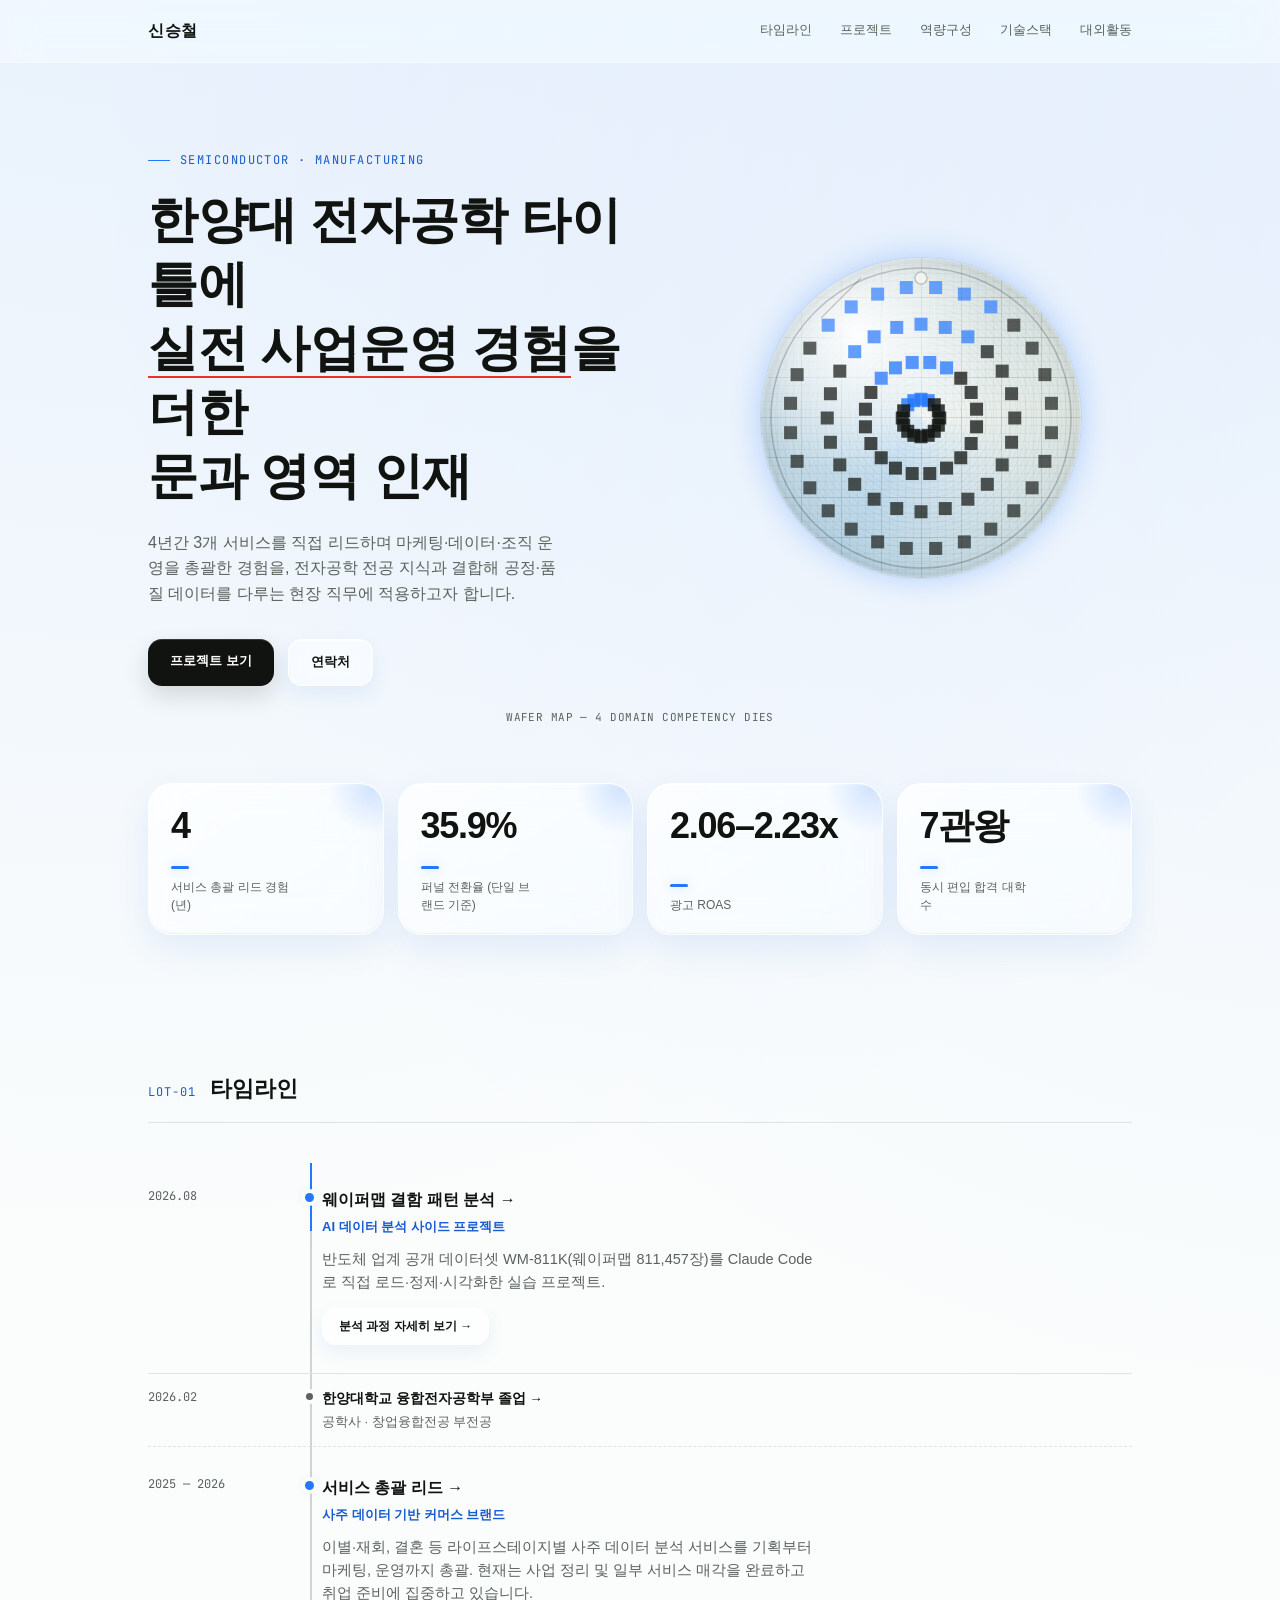
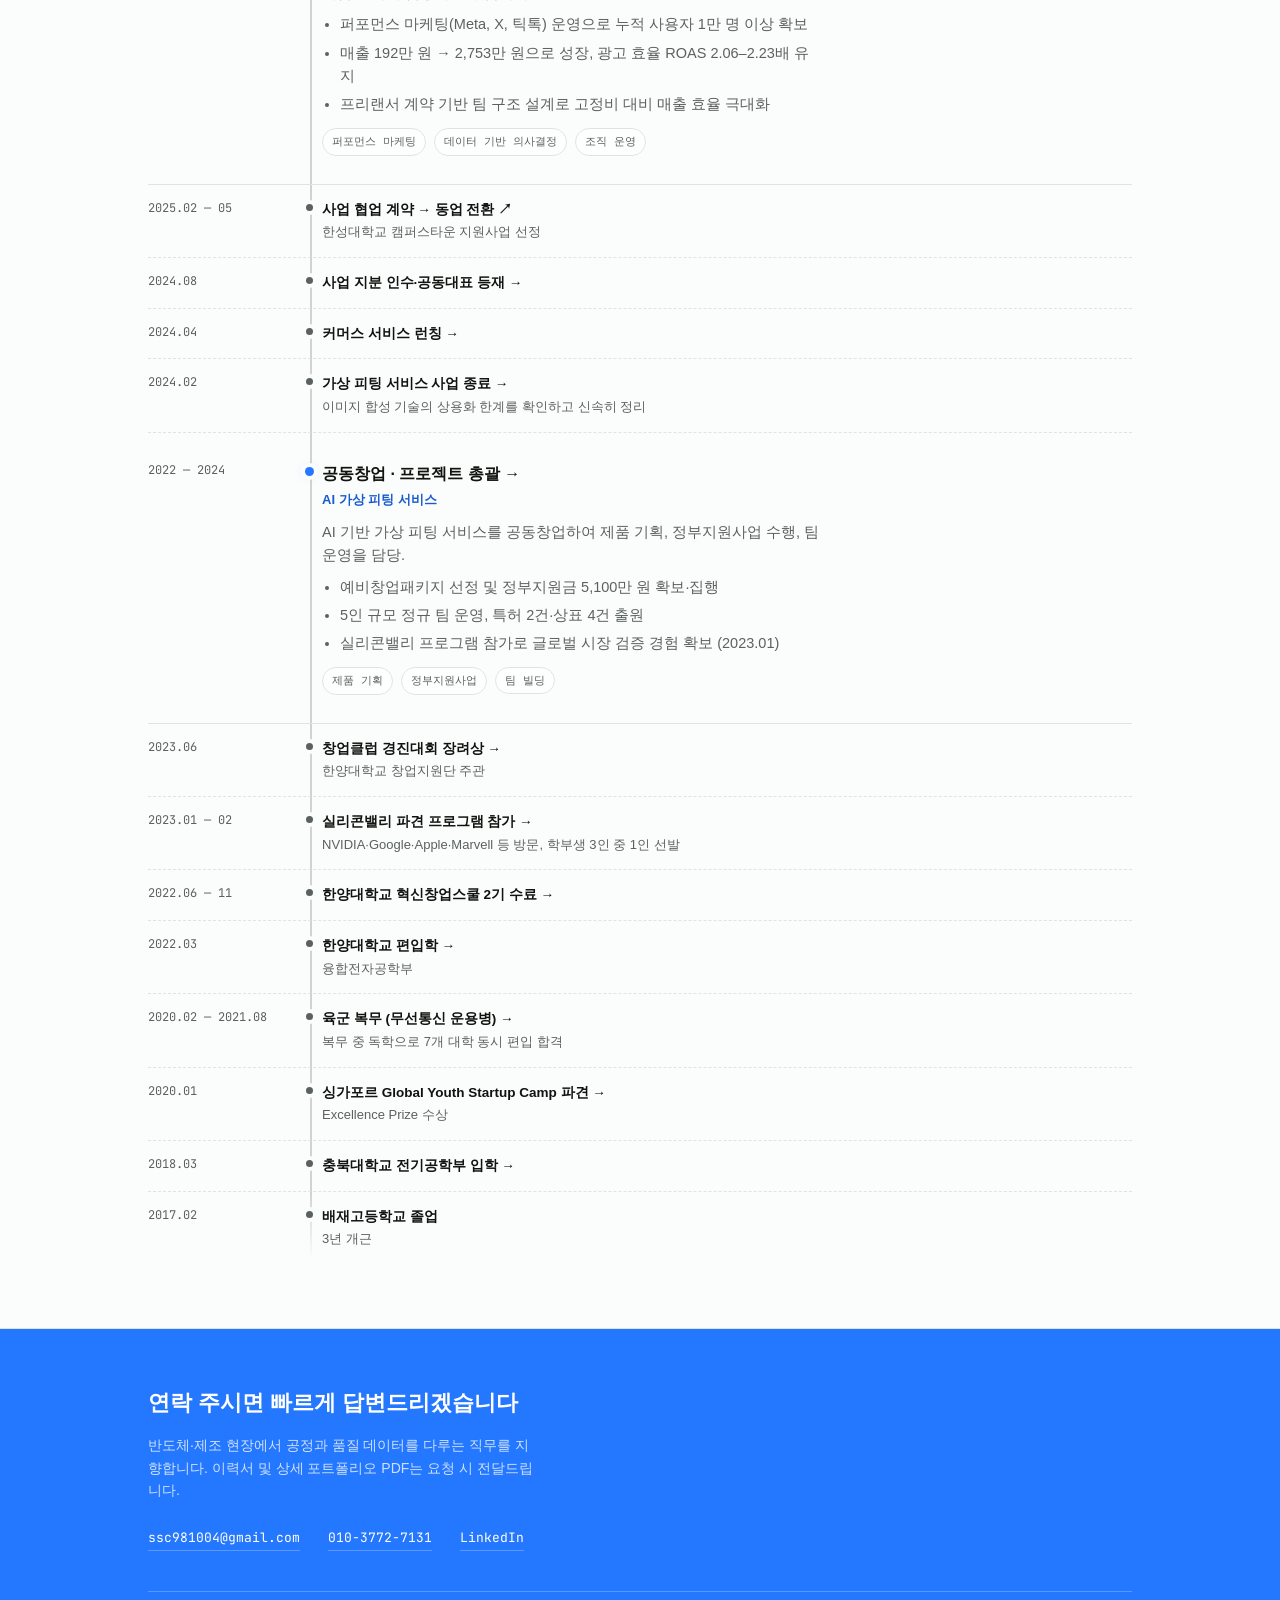
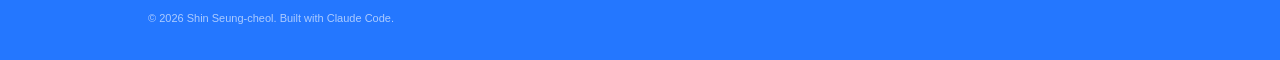
==== index.html @ fb6606a7 "Add visual technology stack section" ====
<!DOCTYPE html>
<html lang="ko">
<head>
<meta charset="UTF-8">
<meta name="viewport" content="width=device-width, initial-scale=1.0">
<title>신승철 | 반도체·제조 포트폴리오</title>
<link rel="preconnect" href="https://fonts.googleapis.com">
<link rel="preconnect" href="https://fonts.gstatic.com" crossorigin>
<link href="https://fonts.googleapis.com/css2?family=Pretendard:wght@400;500;600;700;800&family=JetBrains+Mono:wght@400;500;600&display=swap" rel="stylesheet">
<link rel="stylesheet" href="assets/mobile-nav.css?v=1">
<style>
  :root{
    --bg:#FBFDFC;
    --bg-alt:#F2F6F4;
    --ink:#10130F;
    --ink-soft:#5A625D;
    --line:#DEE5E0;
    --neon:#2477FF;
    --neon-text:#175BD1;
    --neon-glow:rgba(36,119,255,0.30);
    --danger:#E8341F;
    --white:#FFFFFF;
    --radius:2px;
  }
  *{box-sizing:border-box; margin:0; padding:0;}
  html{scroll-behavior:smooth;}
  body{
    background:
      radial-gradient(circle at 10% -8%, rgba(36,119,255,0.10), transparent 42%),
      radial-gradient(circle at 106% 6%, rgba(36,119,255,0.08), transparent 38%),
      var(--bg);
    color:var(--ink);
    font-family:'Pretendard', -apple-system, sans-serif;
    line-height:1.6;
    -webkit-font-smoothing:antialiased;
  }
  @media (prefers-reduced-motion: reduce){
    *{animation:none !important; transition:none !important;}
  }
  .mono{font-family:'JetBrains Mono', monospace;}

  a{color:inherit;}

  .wrap{max-width:1040px; margin:0 auto; padding:0 28px;}

  /* ---------- NAV ---------- */
  header{
    position:sticky; top:0; z-index:50;
    background:rgba(255,255,255,0.42);
    backdrop-filter:blur(20px) saturate(180%);
    -webkit-backdrop-filter:blur(20px) saturate(180%);
    border-bottom:1px solid rgba(255,255,255,0.5);
  }
  nav{
    display:flex; align-items:center; justify-content:space-between;
    padding:18px 0;
  }
  .brand{font-family:'Pretendard', sans-serif; font-weight:800; font-size:16px; letter-spacing:0.04em;}
  .navlinks{display:flex; gap:28px; font-size:13px; color:var(--ink-soft);}
  .navlinks a{text-decoration:none; transition:color .2s;}
  .navlinks a:hover, .navlinks a:focus-visible{color:var(--ink);}
  @media (max-width:640px){ .navlinks{display:none;} }

  /* ---------- HERO ---------- */
  .hero{
    padding:88px 0 64px;
    display:grid;
    grid-template-columns:1.1fr 0.9fr;
    gap:48px;
    align-items:center;
  }
  @media (max-width:860px){ .hero{grid-template-columns:1fr; padding:56px 0 40px;} }

  .eyebrow{
    font-family:'JetBrains Mono', monospace;
    font-size:12px;
    letter-spacing:0.12em;
    color:var(--neon-text);
    text-transform:uppercase;
    margin-bottom:18px;
    display:flex; align-items:center; gap:10px;
  }
  .eyebrow::before{content:""; width:22px; height:1px; background:var(--neon);}

  .hero h1{
    font-family:'Pretendard', sans-serif;
    font-weight:800;
    font-size:clamp(32px, 5vw, 50px);
    line-height:1.28;
    letter-spacing:-0.01em;
    color:var(--ink);
  }
  .hero h1 em{
    font-style:normal;
    color:var(--ink);
    border-bottom:2px solid var(--danger);
  }
  .hero p.lead{
    margin-top:22px;
    font-size:16px;
    color:var(--ink-soft);
    max-width:46ch;
  }
  .hero-cta{margin-top:32px; display:flex; gap:14px; flex-wrap:wrap;}
  .btn{
    font-size:13px; font-weight:600;
    padding:12px 22px;
    border-radius:var(--radius);
    text-decoration:none;
    display:inline-block;
    transition:transform .15s ease, background .2s ease, border-color .2s ease, box-shadow .2s ease;
  }
  .btn-primary{background:var(--ink); color:var(--white);}
  .btn-primary:hover{box-shadow:0 0 0 1px var(--ink), 0 0 18px var(--neon-glow);}
  .btn-ghost{border:1px solid var(--line); color:var(--ink);}
  .btn-ghost:hover{border-color:var(--neon-text); color:var(--neon-text);}
  .btn:focus-visible{outline:2px solid var(--neon); outline-offset:2px;}

  /* ---------- WAFER SIGNATURE ---------- */
  .wafer-box{display:flex; justify-content:center; align-items:center;}
  .wafer-disc-hero{
    position:relative; width:320px; height:320px; border-radius:50%; overflow:hidden;
    background:
      radial-gradient(circle at 30% 24%, rgba(255,255,255,0.95), rgba(255,255,255,0) 42%),
      conic-gradient(from 210deg at 50% 50%,
        rgba(30,140,255,0.18), rgba(150,200,255,0.12), rgba(255,255,255,0.10),
        rgba(30,140,255,0.18)),
      repeating-linear-gradient(0deg, rgba(16,19,15,0.10) 0px, rgba(16,19,15,0.10) 1px, transparent 1px, transparent 40px),
      repeating-linear-gradient(90deg, rgba(16,19,15,0.10) 0px, rgba(16,19,15,0.10) 1px, transparent 1px, transparent 40px),
      repeating-linear-gradient(0deg, rgba(16,19,15,0.05) 0px, rgba(16,19,15,0.05) 0.6px, transparent 0.6px, transparent 8px),
      repeating-linear-gradient(90deg, rgba(16,19,15,0.05) 0px, rgba(16,19,15,0.05) 0.6px, transparent 0.6px, transparent 8px),
      repeating-radial-gradient(circle at 50% 50%, rgba(0,0,0,0.035) 0px, rgba(0,0,0,0.035) 1px, transparent 1px, transparent 5px),
      radial-gradient(circle at 50% 50%, #F1F5F2 0%, #DDE6E1 55%, #C6D1CA 100%);
    box-shadow:
      inset 0 0 20px rgba(0,0,0,0.10),
      inset 0 0 3px rgba(255,255,255,0.9),
      0 0 30px var(--neon-glow),
      0 0 0 1px rgba(0,0,0,0.06);
  }
  .wafer-caption{
    text-align:center; margin-top:14px;
    font-family:'JetBrains Mono', monospace;
    font-size:11px; color:var(--ink-soft); letter-spacing:0.04em;
  }
  .die{transition:opacity .2s ease;}
  .die:hover{opacity:0.6; cursor:default;}
  .die-label{
    font-family:'JetBrains Mono', monospace;
    font-size:8.5px; fill:#FFFFFF; letter-spacing:0.02em;
  }

  /* ---------- SECTION SCAFFOLD ---------- */
  section{padding:64px 0;}
  .section-head{
    display:flex; align-items:baseline; gap:14px;
    margin-bottom:36px;
    border-bottom:1px solid var(--line);
    padding-bottom:16px;
  }
  .lot-id{
    font-family:'JetBrains Mono', monospace;
    font-size:12px; color:var(--neon-text); letter-spacing:0.08em;
  }
  .section-head h2{
    font-family:'Pretendard', sans-serif; font-weight:800; font-size:22px; color:var(--ink);
  }

  /* ---------- STATS STRIP ---------- */
  .stats{
    display:grid; grid-template-columns:repeat(4,1fr);
    gap:14px;
    margin-bottom:8px;
  }
  @media (max-width:640px){ .stats{grid-template-columns:repeat(2,1fr);} }
  .stat{
    position:relative; min-height:152px; overflow:hidden;
    display:flex; flex-direction:column; justify-content:space-between;
    background:linear-gradient(145deg,rgba(255,255,255,.78),rgba(255,255,255,.34));
    border:1px solid rgba(255,255,255,.82); border-radius:24px;
    padding:24px 22px 20px;
    backdrop-filter:blur(24px) saturate(180%); -webkit-backdrop-filter:blur(24px) saturate(180%);
    box-shadow:0 14px 34px rgba(23,91,209,.09), inset 0 1px 0 rgba(255,255,255,.95), inset 0 -1px 0 rgba(36,119,255,.08);
    transition:transform .2s ease,box-shadow .2s ease;
  }
  .stat::after{content:""; position:absolute; width:90px; height:90px; border-radius:50%; right:-34px; top:-40px; background:radial-gradient(circle,rgba(36,119,255,.18),rgba(36,119,255,0) 70%);}
  .stat:hover{transform:translateY(-3px); box-shadow:0 20px 42px rgba(23,91,209,.14),inset 0 1px 0 #fff;}
  .stat .num{font-family:'Pretendard',sans-serif; font-size:clamp(28px,3vw,36px); line-height:1; letter-spacing:-.035em; font-weight:800; color:var(--ink); white-space:nowrap;}
  .stat .lbl{font-size:12px; line-height:1.45; color:var(--ink-soft); max-width:18ch;}
  .stat .lbl::before{content:""; display:block; width:18px; height:3px; border-radius:99px; background:var(--neon); margin-bottom:10px; box-shadow:0 0 12px var(--neon-glow);}

  /* ---------- TIMELINE ---------- */
  .timeline-track{position:relative;}
  .timeline-track::before{
    content:"";
    position:absolute;
    left:162px; top:4px; bottom:4px; width:2px;
    background:linear-gradient(to bottom,
      var(--neon) 0, var(--neon) 4%,
      rgba(16,19,15,0.18) 4%, rgba(16,19,15,0.18) 96%,
      transparent 100%);
  }
  @media (max-width:640px){ .timeline-track::before{display:none;} }
  .exp-item{
    position:relative;
    display:grid; grid-template-columns:150px 1fr; gap:24px;
    padding:28px 0; border-bottom:1px solid var(--line);
  }
  .exp-item::before{
    content:""; position:absolute; left:157px; top:34px;
    width:9px; height:9px; border-radius:50%;
    background:var(--neon); box-shadow:0 0 0 4px var(--bg), 0 0 10px var(--neon-glow);
  }
  @media (max-width:640px){ .exp-item{grid-template-columns:1fr; gap:8px;} .exp-item::before{display:none;} }
  .exp-item:last-child{border-bottom:none;}
  .exp-period{font-family:'JetBrains Mono', monospace; font-size:12px; color:var(--ink-soft);}
  .exp-role{font-weight:700; font-size:16px; margin-bottom:4px; color:var(--ink);}
  .item-link{text-decoration:none; border-bottom:1px solid transparent; transition:color .2s,border-color .2s;}
  .item-link:hover,.item-link:focus-visible{color:var(--neon-text); border-color:var(--neon);}
  .exp-org{font-size:13px; color:var(--neon-text); margin-bottom:10px; font-weight:600;}
  .exp-desc{font-size:14.5px; color:var(--ink-soft); max-width:62ch;}
  .exp-desc ul{margin-top:8px; padding-left:18px;}
  .exp-desc li{margin-bottom:5px;}
  .tag-row{margin-top:12px; display:flex; gap:8px; flex-wrap:wrap;}
  .tag{
    font-family:'JetBrains Mono', monospace; font-size:11px;
    background:rgba(255,255,255,0.5); border:1px solid var(--line);
    padding:4px 9px; color:var(--ink-soft);
    backdrop-filter:blur(6px); -webkit-backdrop-filter:blur(6px);
  }
  .milestone{
    position:relative;
    display:grid; grid-template-columns:150px 1fr; gap:24px;
    padding:14px 0; border-bottom:1px dashed var(--line);
    font-size:13.5px;
  }
  .milestone::before{
    content:""; position:absolute; left:158px; top:19px;
    width:7px; height:7px; border-radius:50%;
    background:var(--ink-soft); box-shadow:0 0 0 4px var(--bg);
  }
  @media (max-width:640px){ .milestone{grid-template-columns:1fr; gap:2px;} .milestone::before{display:none;} }
  .milestone:last-child{border-bottom:none;}
  .milestone .m-period{font-family:'JetBrains Mono', monospace; font-size:12px; color:var(--ink-soft);}
  .milestone .m-title{font-weight:600; color:var(--ink);}
  .milestone .m-desc{color:var(--ink-soft); font-size:13px; margin-top:2px;}

  /* ---------- FOOTER / CONTACT ---------- */
  footer{
    background:#2477FF; color:#FFFFFF;
    backdrop-filter:blur(18px) saturate(160%); -webkit-backdrop-filter:blur(18px) saturate(160%);
    padding:56px 0 32px;
    border-top:1px solid var(--line);
  }
  footer h2{font-family:'Pretendard', sans-serif; font-weight:800; font-size:22px; margin-bottom:14px; color:#FFFFFF;}
  footer p{color:rgba(255,255,255,.78); font-size:14px; max-width:50ch;}
  .contact-row{margin-top:26px; display:flex; gap:28px; flex-wrap:wrap; font-family:'JetBrains Mono', monospace; font-size:13px;}
  .contact-row a{text-decoration:none; border-bottom:1px solid rgba(255,255,255,0.25); padding-bottom:2px;}
  .contact-row a:hover{border-color:#FFFFFF; color:#FFFFFF;}
  .fine{margin-top:40px; font-size:11px; color:rgba(255,255,255,.62); border-top:1px solid rgba(255,255,255,.24); padding-top:18px;}
</style>
</head>
<body>

<header>
  <div class="wrap">
    <nav>
      <div class="brand">신승철</div>
      <div class="navlinks">
        <a href="index.html" class="active">타임라인</a>
        <a href="projects.html">프로젝트</a>
        <a href="skills.html">역량구성</a>
        <a href="tech-stack.html">기술스택</a>
        <a href="activities.html">대외활동</a>
      </div>
    </nav>
  </div>
</header>

<div class="wrap">
  <section class="hero">
    <div>
      <div class="eyebrow">SEMICONDUCTOR · MANUFACTURING</div>
      <h1>한양대 전자공학 타이틀에<br><em>실전 사업운영 경험</em>을 더한<br>문과 영역 인재</h1>
      <p class="lead">
        4년간 3개 서비스를 직접 리드하며 마케팅·데이터·조직 운영을 총괄한 경험을,
        전자공학 전공 지식과 결합해 공정·품질 데이터를 다루는 현장 직무에 적용하고자 합니다.
      </p>
      <div class="hero-cta">
        <a class="btn btn-primary" href="projects.html">프로젝트 보기</a>
        <a class="btn btn-ghost" href="#contact">연락처</a>
      </div>
    </div>

    <div class="wafer-box">
      <div class="wafer-disc-hero">
        <svg width="320" height="320" viewBox="0 0 320 320" role="img" aria-label="역량 구성을 웨이퍼 다이 맵 형태로 표현한 다이어그램">
          <circle cx="160" cy="160" r="150" fill="none" stroke="rgba(16,19,15,0.20)" stroke-width="1.5"/>
          <path d="M 60 60 L 100 20" stroke="rgba(16,19,15,0.20)" stroke-width="1.5" fill="none"/>
          <!-- notch -->
          <circle cx="160" cy="20" r="6" fill="#F1F5F2" stroke="rgba(16,19,15,0.20)" stroke-width="1.5"/>

          <!-- die grid -->
          <g>
            <!-- row pattern approximating a circular wafer die layout -->
            <g id="dies"></g>
          </g>
        </svg>
      </div>
    </div>
  </section>

  <div class="wafer-caption" style="margin-top:-40px; margin-bottom:56px;">WAFER MAP — 4 DOMAIN COMPETENCY DIES</div>

  <!-- ---------- STATS ---------- -->
  <section id="stats" style="padding-top:0;">
    <div class="stats">
      <div class="stat"><div class="num">4</div><div class="lbl">서비스 총괄 리드 경험 (년)</div></div>
      <div class="stat"><div class="num">35.9%</div><div class="lbl">퍼널 전환율 (단일 브랜드 기준)</div></div>
      <div class="stat"><div class="num">2.06–2.23x</div><div class="lbl">광고 ROAS</div></div>
      <div class="stat"><div class="num">7관왕</div><div class="lbl">동시 편입 합격 대학 수</div></div>
    </div>
  </section>

  <!-- ---------- TIMELINE ---------- -->
  <section id="timeline">
    <div class="section-head">
      <span class="lot-id">LOT-01</span>
      <h2>타임라인</h2>
    </div>

    <div class="timeline-track">
    <div class="exp-item" id="timeline-wafer">
      <div class="exp-period">2026.08</div>
      <div>
        <div class="exp-role"><a class="item-link" href="projects.html#wafer-project">웨이퍼맵 결함 패턴 분석 →</a></div>
        <div class="exp-org">AI 데이터 분석 사이드 프로젝트</div>
        <div class="exp-desc">
          반도체 업계 공개 데이터셋 WM-811K(웨이퍼맵 811,457장)를 Claude Code로 직접 로드·정제·시각화한 실습 프로젝트.
        </div>
        <div class="tag-row" style="margin-top:14px;">
          <a class="btn btn-ghost" href="wafer-analysis.html#process" style="padding:8px 16px; font-size:12px;">분석 과정 자세히 보기 →</a>
        </div>
      </div>
    </div>

    <div class="milestone">
      <div class="m-period">2026.02</div>
      <div>
        <div class="m-title"><a class="item-link" href="skills.html#engineering">한양대학교 융합전자공학부 졸업 →</a></div>
        <div class="m-desc">공학사 · 창업융합전공 부전공</div>
      </div>
    </div>

    <div class="exp-item" id="timeline-service">
      <div class="exp-period">2025 — 2026</div>
      <div>
        <div class="exp-role"><a class="item-link" href="projects.html#service-lead">서비스 총괄 리드 →</a></div>
        <div class="exp-org">사주 데이터 기반 커머스 브랜드</div>
        <div class="exp-desc">
          이별·재회, 결혼 등 라이프스테이지별 사주 데이터 분석 서비스를 기획부터 마케팅, 운영까지 총괄. 현재는 사업 정리 및 일부 서비스 매각을 완료하고 취업 준비에 집중하고 있습니다.
          <ul>
            <li>퍼포먼스 마케팅(Meta, X, 틱톡) 운영으로 누적 사용자 1만 명 이상 확보</li>
            <li>매출 192만 원 → 2,753만 원으로 성장, 광고 효율 ROAS 2.06–2.23배 유지</li>
            <li>프리랜서 계약 기반 팀 구조 설계로 고정비 대비 매출 효율 극대화</li>
          </ul>
        </div>
        <div class="tag-row">
          <a class="tag" href="skills.html#growth">퍼포먼스 마케팅</a>
          <a class="tag" href="skills.html#growth">데이터 기반 의사결정</a>
          <a class="tag" href="skills.html#operations">조직 운영</a>
        </div>
      </div>
    </div>

    <div class="milestone">
      <div class="m-period">2025.02 — 05</div>
      <div>
        <div class="m-title"><a class="item-link" href="projects.html#matching-platform">사업 협업 계약 → 동업 전환 ↗</a></div>
        <div class="m-desc">한성대학교 캠퍼스타운 지원사업 선정</div>
      </div>
    </div>

    <div class="milestone">
      <div class="m-period">2024.08</div>
      <div>
        <div class="m-title"><a class="item-link" href="projects.html#matching-platform">사업 지분 인수·공동대표 등재 →</a></div>
      </div>
    </div>

    <div class="milestone">
      <div class="m-period">2024.04</div>
      <div>
        <div class="m-title"><a class="item-link" href="projects.html#matching-platform">커머스 서비스 런칭 →</a></div>
      </div>
    </div>

    <div class="milestone">
      <div class="m-period">2024.02</div>
      <div>
        <div class="m-title"><a class="item-link" href="projects.html#virtual-fitting">가상 피팅 서비스 사업 종료 →</a></div>
        <div class="m-desc">이미지 합성 기술의 상용화 한계를 확인하고 신속히 정리</div>
      </div>
    </div>

    <div class="exp-item" id="timeline-virtual-fitting">
      <div class="exp-period">2022 — 2024</div>
      <div>
        <div class="exp-role"><a class="item-link" href="projects.html#virtual-fitting">공동창업 · 프로젝트 총괄 →</a></div>
        <div class="exp-org">AI 가상 피팅 서비스</div>
        <div class="exp-desc">
          AI 기반 가상 피팅 서비스를 공동창업하여 제품 기획, 정부지원사업 수행, 팀 운영을 담당.
          <ul>
            <li>예비창업패키지 선정 및 정부지원금 5,100만 원 확보·집행</li>
            <li>5인 규모 정규 팀 운영, 특허 2건·상표 4건 출원</li>
            <li>실리콘밸리 프로그램 참가로 글로벌 시장 검증 경험 확보 (2023.01)</li>
          </ul>
        </div>
        <div class="tag-row">
          <a class="tag" href="skills.html#operations">제품 기획</a>
          <a class="tag" href="skills.html#operations">정부지원사업</a>
          <a class="tag" href="skills.html#operations">팀 빌딩</a>
        </div>
      </div>
    </div>

    <div class="milestone">
      <div class="m-period">2023.06</div>
      <div>
        <div class="m-title"><a class="item-link" href="activities.html#startup-club">창업클럽 경진대회 장려상 →</a></div>
        <div class="m-desc">한양대학교 창업지원단 주관</div>
      </div>
    </div>

    <div class="milestone">
      <div class="m-period">2023.01 — 02</div>
      <div>
        <div class="m-title"><a class="item-link" href="activities.html#silicon-valley">실리콘밸리 파견 프로그램 참가 →</a></div>
        <div class="m-desc">NVIDIA·Google·Apple·Marvell 등 방문, 학부생 3인 중 1인 선발</div>
      </div>
    </div>

    <div class="milestone">
      <div class="m-period">2022.06 — 11</div>
      <div>
        <div class="m-title"><a class="item-link" href="projects.html#virtual-fitting">한양대학교 혁신창업스쿨 2기 수료 →</a></div>
      </div>
    </div>

    <div class="milestone">
      <div class="m-period">2022.03</div>
      <div>
        <div class="m-title"><a class="item-link" href="skills.html#engineering">한양대학교 편입학 →</a></div>
        <div class="m-desc">융합전자공학부</div>
      </div>
    </div>

    <div class="milestone">
      <div class="m-period">2020.02 — 2021.08</div>
      <div>
        <div class="m-title"><a class="item-link" href="skills.html#resilience">육군 복무 (무선통신 운용병) →</a></div>
        <div class="m-desc">복무 중 독학으로 7개 대학 동시 편입 합격</div>
      </div>
    </div>

    <div class="milestone">
      <div class="m-period">2020.01</div>
      <div>
        <div class="m-title"><a class="item-link" href="activities.html#singapore">싱가포르 Global Youth Startup Camp 파견 →</a></div>
        <div class="m-desc">Excellence Prize 수상</div>
      </div>
    </div>

    <div class="milestone">
      <div class="m-period">2018.03</div>
      <div>
        <div class="m-title"><a class="item-link" href="skills.html#engineering">충북대학교 전기공학부 입학 →</a></div>
      </div>
    </div>

    <div class="milestone">
      <div class="m-period">2017.02</div>
      <div>
        <div class="m-title">배재고등학교 졸업</div>
        <div class="m-desc">3년 개근</div>
      </div>
    </div>
    </div>
  </section>

</div>

<footer id="contact">
  <div class="wrap">
    <h2>연락 주시면 빠르게 답변드리겠습니다</h2>
    <p>반도체·제조 현장에서 공정과 품질 데이터를 다루는 직무를 지향합니다. 이력서 및 상세 포트폴리오 PDF는 요청 시 전달드립니다.</p>
    <div class="contact-row">
      <a href="mailto:ssc981004@gmail.com">ssc981004@gmail.com</a>
      <a href="tel:010-3772-7131">010-3772-7131</a>
      <a href="#" aria-label="LinkedIn 프로필">LinkedIn</a>
    </div>
    <div class="fine">© 2026 Shin Seung-cheol. Built with Claude Code.</div>
  </div>
</footer>

<script>
(function(){
  // 4 domain dies arranged on a wafer, each subdivided into small dice for a "die map" feel.
  var svg = document.getElementById('dies');
  var cx = 160, cy = 160, R = 150;
  var quadrants = [
    {label:'ENG',  color:'#2477FF', angleStart:-135},
    {label:'OPS',  color:'#10130F', angleStart:-45},
    {label:'DATA', color:'#10130F', angleStart:45},
    {label:'GLBL', color:'#10130F', angleStart:135}
  ];
  var ns = "http://www.w3.org/2000/svg";

  quadrants.forEach(function(q, qi){
    var rows = 4;
    for(var r=1; r<=rows; r++){
      var rad = (R/rows)*r - (R/rows)/2;
      var count = 3 + r; // more dies further out
      for(var i=0;i<count;i++){
        var a = (q.angleStart + (90/count)*i) * Math.PI/180;
        var x = cx + rad*Math.cos(a);
        var y = cy + rad*Math.sin(a);
        if(Math.hypot(x-cx,y-cy) > R-8) continue;
        var rect = document.createElementNS(ns,'rect');
        var size = 13;
        rect.setAttribute('x', x-size/2);
        rect.setAttribute('y', y-size/2);
        rect.setAttribute('width', size);
        rect.setAttribute('height', size);
        rect.setAttribute('fill', q.color);
        rect.setAttribute('opacity', 0.85 - r*0.05);
        rect.setAttribute('class','die');
        svg.appendChild(rect);
      }
    }
  });
})();
</script>

<script src="assets/mobile-nav.js?v=1"></script>
</body>
</html>
---- assets/mobile-nav.css ----
.menu-toggle,.nav-backdrop{display:none;}

/* Shared tactile controls */
.btn{
  border-radius:14px!important;
  border-color:rgba(255,255,255,.78)!important;
  backdrop-filter:blur(14px) saturate(170%); -webkit-backdrop-filter:blur(14px) saturate(170%);
  box-shadow:0 8px 20px rgba(23,91,209,.08),inset 0 1px 0 rgba(255,255,255,.88);
}
.btn-primary{border-color:rgba(16,19,15,.88)!important; box-shadow:0 10px 24px rgba(16,19,15,.14),inset 0 1px 0 rgba(255,255,255,.16);}
.btn-ghost,.sc-footlink .btn{background:rgba(255,255,255,.5);}
.tag{border-radius:999px!important; text-decoration:none;}
.related-link{padding:6px 10px; border:1px solid rgba(36,119,255,.16)!important; border-radius:999px; background:rgba(255,255,255,.44);}

@media (max-width:860px){
  body.menu-open{overflow:hidden;}
  header{backdrop-filter:none!important; -webkit-backdrop-filter:none!important;}
  .menu-toggle{
    position:relative; z-index:72; display:grid; place-items:center;
    width:42px; height:42px; padding:0; border:1px solid rgba(255,255,255,.8);
    border-radius:14px; background:rgba(255,255,255,.56); color:var(--ink);
    backdrop-filter:blur(18px) saturate(180%); -webkit-backdrop-filter:blur(18px) saturate(180%);
    box-shadow:0 8px 24px rgba(23,91,209,.1),inset 0 1px 0 rgba(255,255,255,.95);
    cursor:pointer;
  }
  .menu-icon,.menu-icon::before,.menu-icon::after{
    display:block; width:18px; height:1.5px; border-radius:99px; background:currentColor;
    transition:transform .26s ease,opacity .2s ease;
  }
  .menu-icon{position:relative;}
  .menu-icon::before,.menu-icon::after{content:""; position:absolute; left:0;}
  .menu-icon::before{transform:translateY(-6px);}
  .menu-icon::after{transform:translateY(6px);}
  .menu-toggle[aria-expanded="true"] .menu-icon{background:transparent;}
  .menu-toggle[aria-expanded="true"] .menu-icon::before{transform:rotate(45deg);}
  .menu-toggle[aria-expanded="true"] .menu-icon::after{transform:rotate(-45deg);}

  header .navlinks{
    display:flex!important; position:fixed; z-index:70; top:0; right:0; bottom:0;
    width:min(82vw,340px); padding:104px 28px 36px;
    flex-direction:column; align-items:stretch; gap:8px;
    background:linear-gradient(155deg,rgba(255,255,255,.99),rgba(240,247,255,.97));
    border-left:1px solid rgba(255,255,255,.9);
    backdrop-filter:blur(28px) saturate(180%); -webkit-backdrop-filter:blur(28px) saturate(180%);
    box-shadow:-24px 0 60px rgba(23,91,209,.14);
    transform:translateX(105%); visibility:hidden;
    transition:transform .3s cubic-bezier(.22,1,.36,1),visibility 0s linear .3s;
  }
  header .navlinks::before{
    content:"MENU"; position:absolute; top:36px; left:28px;
    font-family:'JetBrains Mono',monospace; font-size:11px; letter-spacing:.14em; color:var(--neon-text);
  }
  header .navlinks.is-open{transform:translateX(0); visibility:visible; transition-delay:0s;}
  header .navlinks a{
    display:flex; align-items:center; justify-content:space-between;
    min-height:58px; padding:0 16px; border:1px solid transparent; border-radius:16px;
    font-size:16px; font-weight:700; color:var(--ink); box-shadow:none;
  }
  header .navlinks a::after{content:"→"; font-family:'JetBrains Mono',monospace; color:var(--neon-text); font-weight:400;}
  header .navlinks a.active{background:rgba(36,119,255,.09); border-color:rgba(36,119,255,.12); box-shadow:none; color:var(--neon-text);}
  header .navlinks a:hover{background:rgba(36,119,255,.06);}
  .nav-backdrop{
    display:block; position:fixed; z-index:49; inset:0; border:0;
    background:rgba(9,20,42,.34); opacity:0; visibility:hidden;
    transition:opacity .25s ease,visibility 0s linear .25s;
  }
  .nav-backdrop.is-open{opacity:1; visibility:visible; transition-delay:0s;}
}

@media (prefers-reduced-motion:reduce){
  .menu-icon,.menu-icon::before,.menu-icon::after,header .navlinks,.nav-backdrop{transition:none!important;}
}
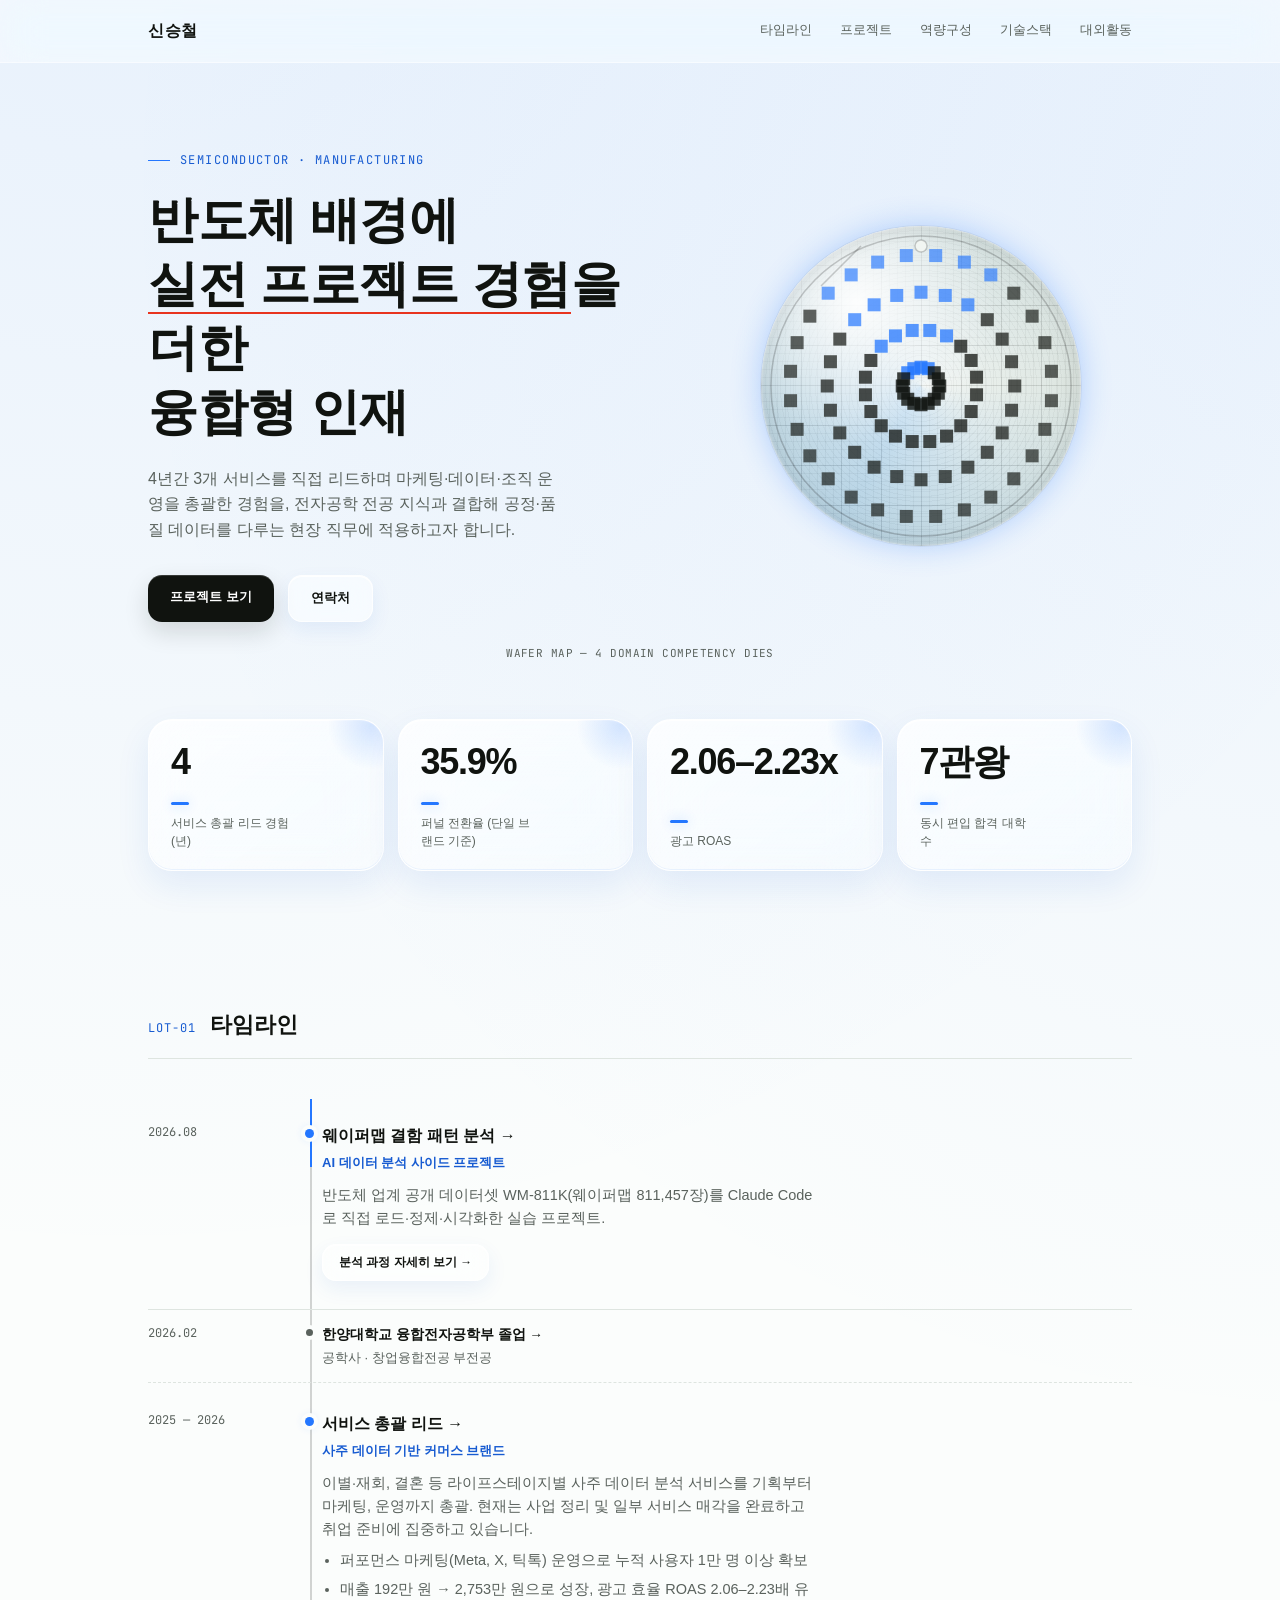
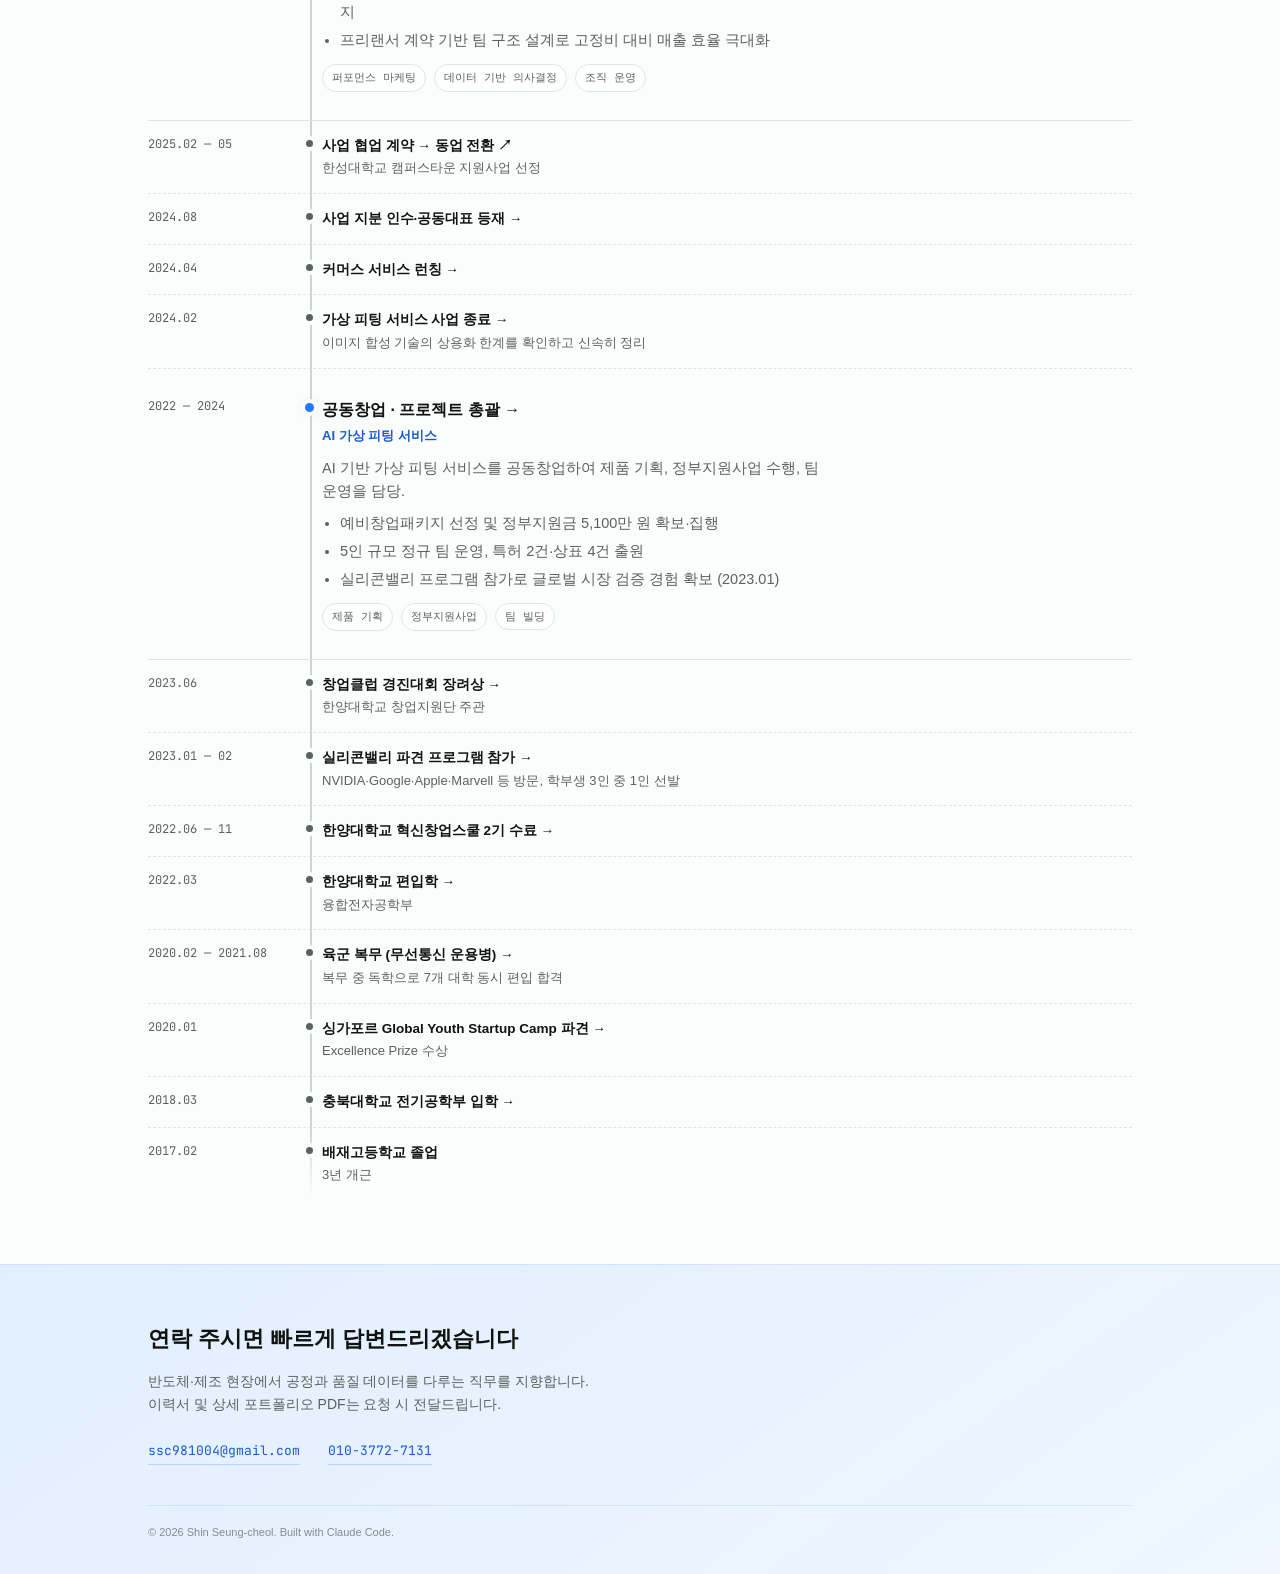
==== commit 45c6f87b: "Soften footer and refine portfolio headline" ====
--- a/index.html
+++ b/index.html
@@ -280,7 +280,7 @@
   <section class="hero">
     <div>
       <div class="eyebrow">SEMICONDUCTOR · MANUFACTURING</div>
-      <h1>한양대 전자공학 타이틀에<br><em>실전 사업운영 경험</em>을 더한<br>문과 영역 인재</h1>
+      <h1>반도체 배경에<br><em>실전 프로젝트 경험</em>을 더한<br>융합형 인재</h1>
       <p class="lead">
         4년간 3개 서비스를 직접 리드하며 마케팅·데이터·조직 운영을 총괄한 경험을,
         전자공학 전공 지식과 결합해 공정·품질 데이터를 다루는 현장 직무에 적용하고자 합니다.
@@ -492,11 +492,10 @@
 <footer id="contact">
   <div class="wrap">
     <h2>연락 주시면 빠르게 답변드리겠습니다</h2>
-    <p>반도체·제조 현장에서 공정과 품질 데이터를 다루는 직무를 지향합니다. 이력서 및 상세 포트폴리오 PDF는 요청 시 전달드립니다.</p>
+    <p>반도체·제조 현장에서 공정과 품질 데이터를 다루는 직무를 지향합니다.<br>이력서 및 상세 포트폴리오 PDF는 요청 시 전달드립니다.</p>
     <div class="contact-row">
       <a href="mailto:ssc981004@gmail.com">ssc981004@gmail.com</a>
       <a href="tel:010-3772-7131">010-3772-7131</a>
-      <a href="#" aria-label="LinkedIn 프로필">LinkedIn</a>
     </div>
     <div class="fine">© 2026 Shin Seung-cheol. Built with Claude Code.</div>
   </div>
--- a/assets/mobile-nav.css
+++ b/assets/mobile-nav.css
@@ -11,6 +11,19 @@
 .btn-ghost,.sc-footlink .btn{background:rgba(255,255,255,.5);}
 .tag{border-radius:999px!important; text-decoration:none;}
 .related-link{padding:6px 10px; border:1px solid rgba(36,119,255,.16)!important; border-radius:999px; background:rgba(255,255,255,.44);}
+
+/* Softer site-wide footer */
+footer{
+  background:linear-gradient(145deg,rgba(224,238,255,.96),rgba(239,246,255,.98))!important;
+  color:var(--ink)!important;
+  border-top:1px solid rgba(36,119,255,.12)!important;
+  backdrop-filter:blur(20px) saturate(150%); -webkit-backdrop-filter:blur(20px) saturate(150%);
+}
+footer h2{color:var(--ink)!important;}
+footer p{color:var(--ink-soft)!important; max-width:64ch!important;}
+footer .contact-row a{color:var(--neon-text)!important; border-color:rgba(36,119,255,.24)!important;}
+footer .contact-row a:hover{color:var(--ink)!important; border-color:var(--neon-text)!important;}
+footer .fine{color:rgba(16,19,15,.46)!important; border-color:rgba(36,119,255,.12)!important;}
 
 @media (max-width:860px){
   body.menu-open{overflow:hidden;}
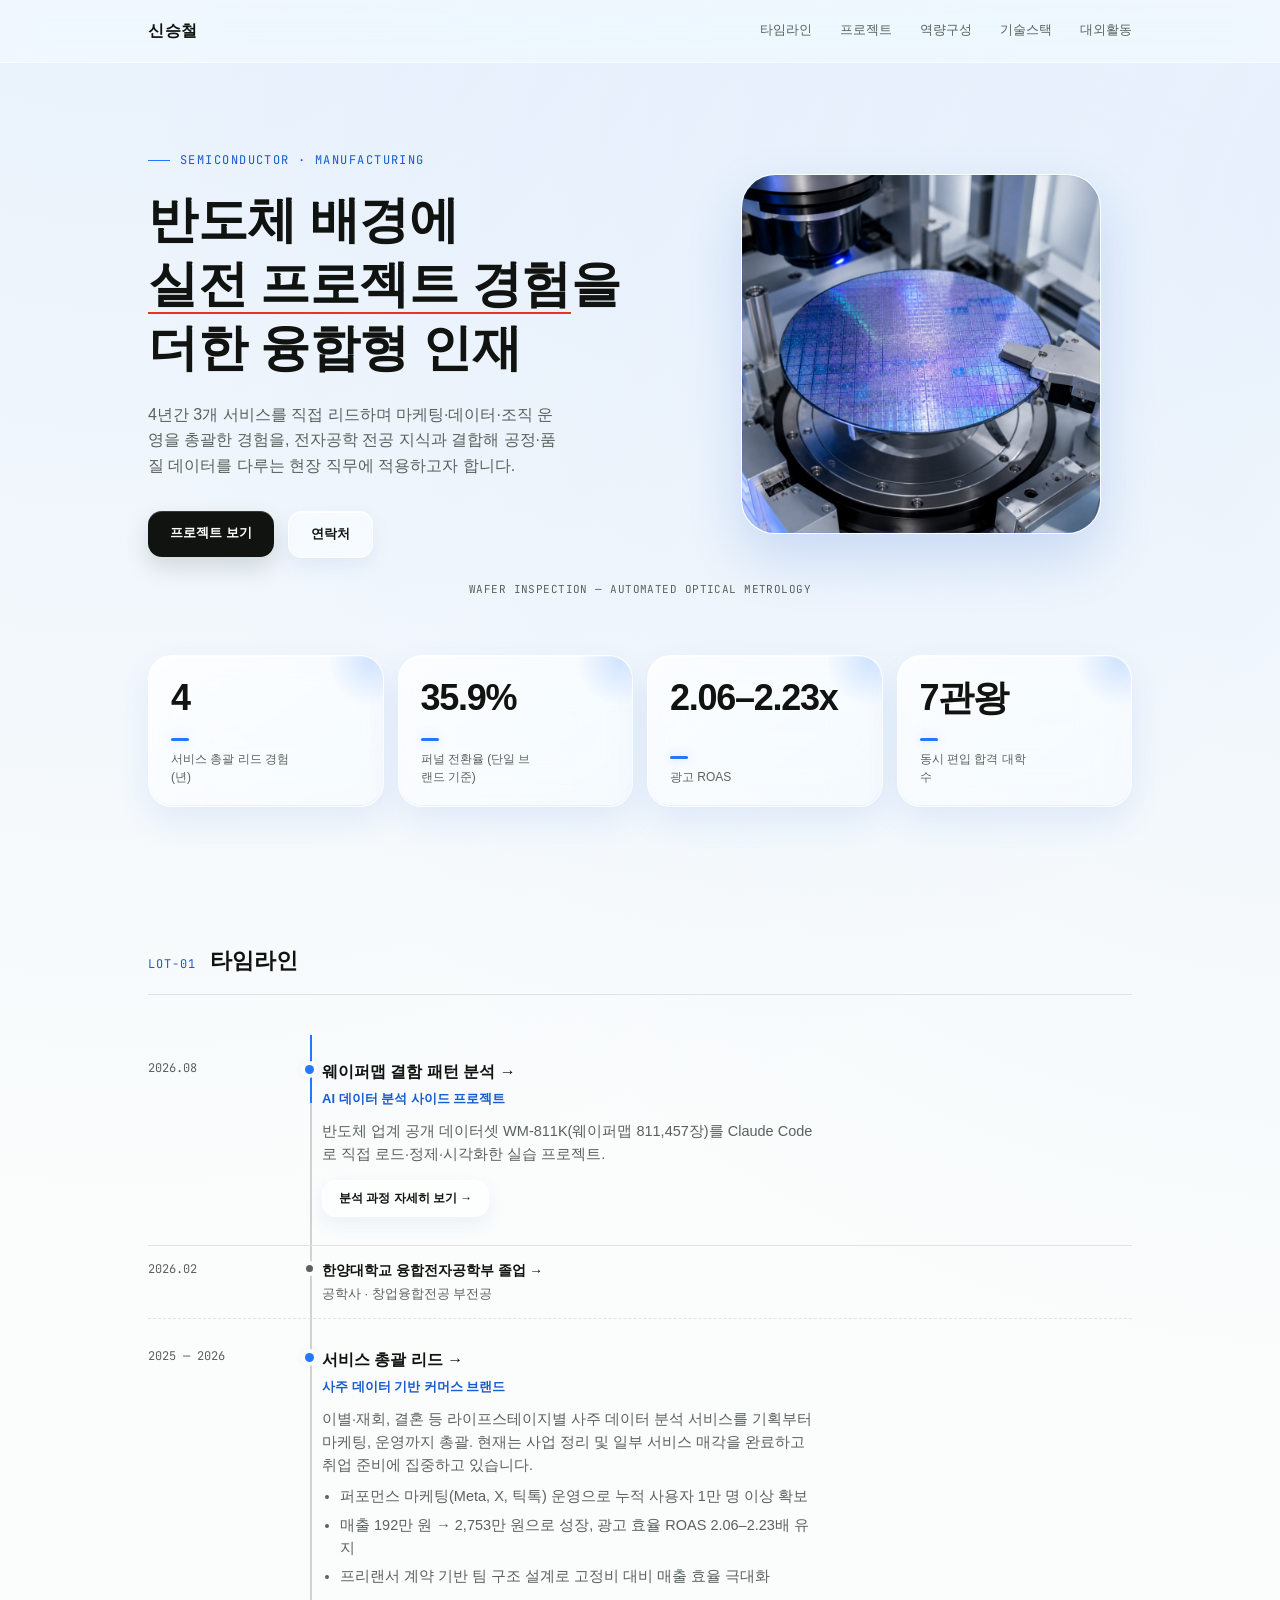
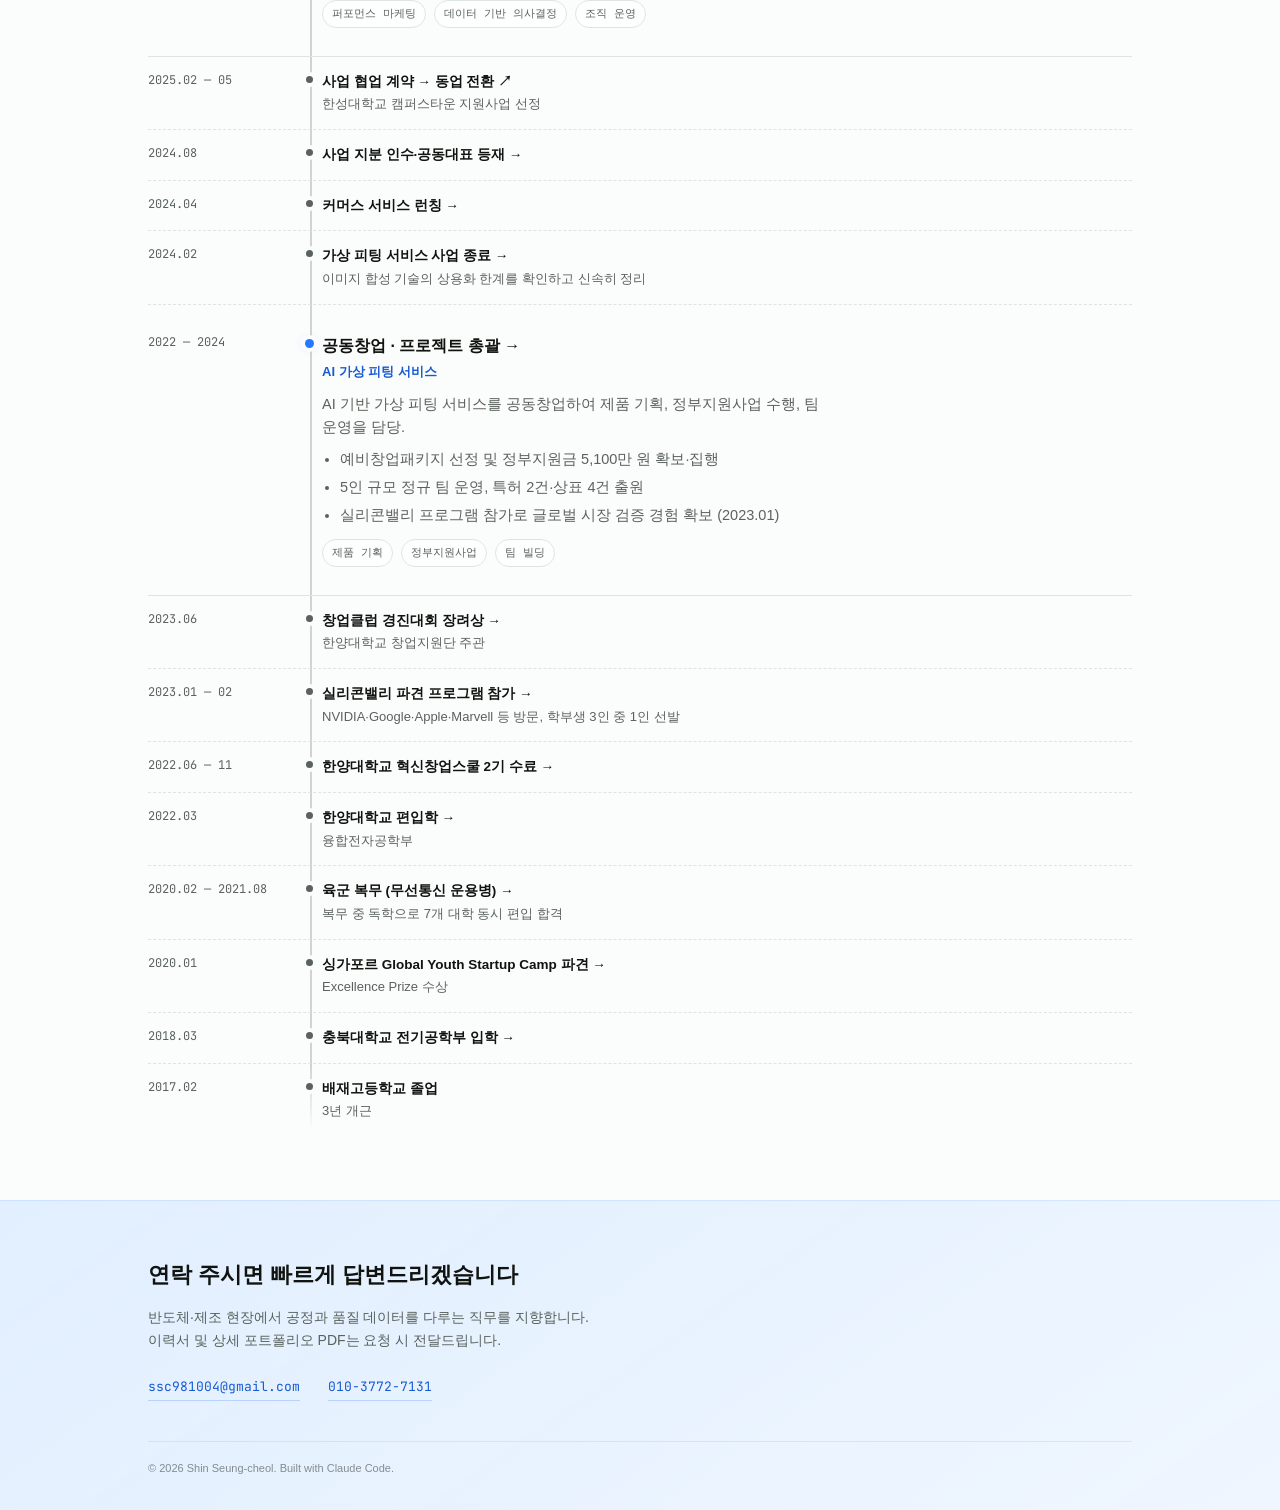
==== commit ba7df1fa: "Replace wafer graphic with fab inspection process photo" ====
--- a/index.html
+++ b/index.html
@@ -118,6 +118,16 @@
 
   /* ---------- WAFER SIGNATURE ---------- */
   .wafer-box{display:flex; justify-content:center; align-items:center;}
+  .wafer-process-photo{
+    position:relative; width:min(100%,360px); aspect-ratio:1/1; overflow:hidden;
+    border-radius:34px; border:1px solid rgba(255,255,255,.82);
+    background:rgba(255,255,255,.4);
+    box-shadow:0 24px 54px rgba(23,91,209,.17),inset 0 1px 0 rgba(255,255,255,.95);
+    backdrop-filter:blur(18px); -webkit-backdrop-filter:blur(18px);
+  }
+  .wafer-process-photo::after{content:"";position:absolute;inset:0;border-radius:inherit;box-shadow:inset 0 0 0 1px rgba(36,119,255,.08);pointer-events:none;}
+  .wafer-process-photo img{width:100%;height:100%;display:block;object-fit:cover;transition:transform .5s cubic-bezier(.22,1,.36,1);}
+  .wafer-process-photo:hover img{transform:scale(1.025);}
   .wafer-disc-hero{
     position:relative; width:320px; height:320px; border-radius:50%; overflow:hidden;
     background:
@@ -280,7 +290,7 @@
   <section class="hero">
     <div>
       <div class="eyebrow">SEMICONDUCTOR · MANUFACTURING</div>
-      <h1>반도체 배경에<br><em>실전 프로젝트 경험</em>을 더한<br>융합형 인재</h1>
+      <h1>반도체 배경에<br><em>실전 프로젝트 경험</em>을<br>더한 융합형 인재</h1>
       <p class="lead">
         4년간 3개 서비스를 직접 리드하며 마케팅·데이터·조직 운영을 총괄한 경험을,
         전자공학 전공 지식과 결합해 공정·품질 데이터를 다루는 현장 직무에 적용하고자 합니다.
@@ -292,24 +302,13 @@
     </div>
 
     <div class="wafer-box">
-      <div class="wafer-disc-hero">
-        <svg width="320" height="320" viewBox="0 0 320 320" role="img" aria-label="역량 구성을 웨이퍼 다이 맵 형태로 표현한 다이어그램">
-          <circle cx="160" cy="160" r="150" fill="none" stroke="rgba(16,19,15,0.20)" stroke-width="1.5"/>
-          <path d="M 60 60 L 100 20" stroke="rgba(16,19,15,0.20)" stroke-width="1.5" fill="none"/>
-          <!-- notch -->
-          <circle cx="160" cy="20" r="6" fill="#F1F5F2" stroke="rgba(16,19,15,0.20)" stroke-width="1.5"/>
-
-          <!-- die grid -->
-          <g>
-            <!-- row pattern approximating a circular wafer die layout -->
-            <g id="dies"></g>
-          </g>
-        </svg>
-      </div>
+      <figure class="wafer-process-photo">
+        <img src="assets/wafer-inspection-process.jpg" alt="자동 광학 검사 장비에서 실리콘 웨이퍼를 측정하는 반도체 공정 장면">
+      </figure>
     </div>
   </section>
 
-  <div class="wafer-caption" style="margin-top:-40px; margin-bottom:56px;">WAFER MAP — 4 DOMAIN COMPETENCY DIES</div>
+  <div class="wafer-caption" style="margin-top:-40px; margin-bottom:56px;">WAFER INSPECTION — AUTOMATED OPTICAL METROLOGY</div>
 
   <!-- ---------- STATS ---------- -->
   <section id="stats" style="padding-top:0;">
@@ -501,45 +500,6 @@
   </div>
 </footer>
 
-<script>
-(function(){
-  // 4 domain dies arranged on a wafer, each subdivided into small dice for a "die map" feel.
-  var svg = document.getElementById('dies');
-  var cx = 160, cy = 160, R = 150;
-  var quadrants = [
-    {label:'ENG',  color:'#2477FF', angleStart:-135},
-    {label:'OPS',  color:'#10130F', angleStart:-45},
-    {label:'DATA', color:'#10130F', angleStart:45},
-    {label:'GLBL', color:'#10130F', angleStart:135}
-  ];
-  var ns = "http://www.w3.org/2000/svg";
-
-  quadrants.forEach(function(q, qi){
-    var rows = 4;
-    for(var r=1; r<=rows; r++){
-      var rad = (R/rows)*r - (R/rows)/2;
-      var count = 3 + r; // more dies further out
-      for(var i=0;i<count;i++){
-        var a = (q.angleStart + (90/count)*i) * Math.PI/180;
-        var x = cx + rad*Math.cos(a);
-        var y = cy + rad*Math.sin(a);
-        if(Math.hypot(x-cx,y-cy) > R-8) continue;
-        var rect = document.createElementNS(ns,'rect');
-        var size = 13;
-        rect.setAttribute('x', x-size/2);
-        rect.setAttribute('y', y-size/2);
-        rect.setAttribute('width', size);
-        rect.setAttribute('height', size);
-        rect.setAttribute('fill', q.color);
-        rect.setAttribute('opacity', 0.85 - r*0.05);
-        rect.setAttribute('class','die');
-        svg.appendChild(rect);
-      }
-    }
-  });
-})();
-</script>
-
 <script src="assets/mobile-nav.js?v=1"></script>
 </body>
 </html>
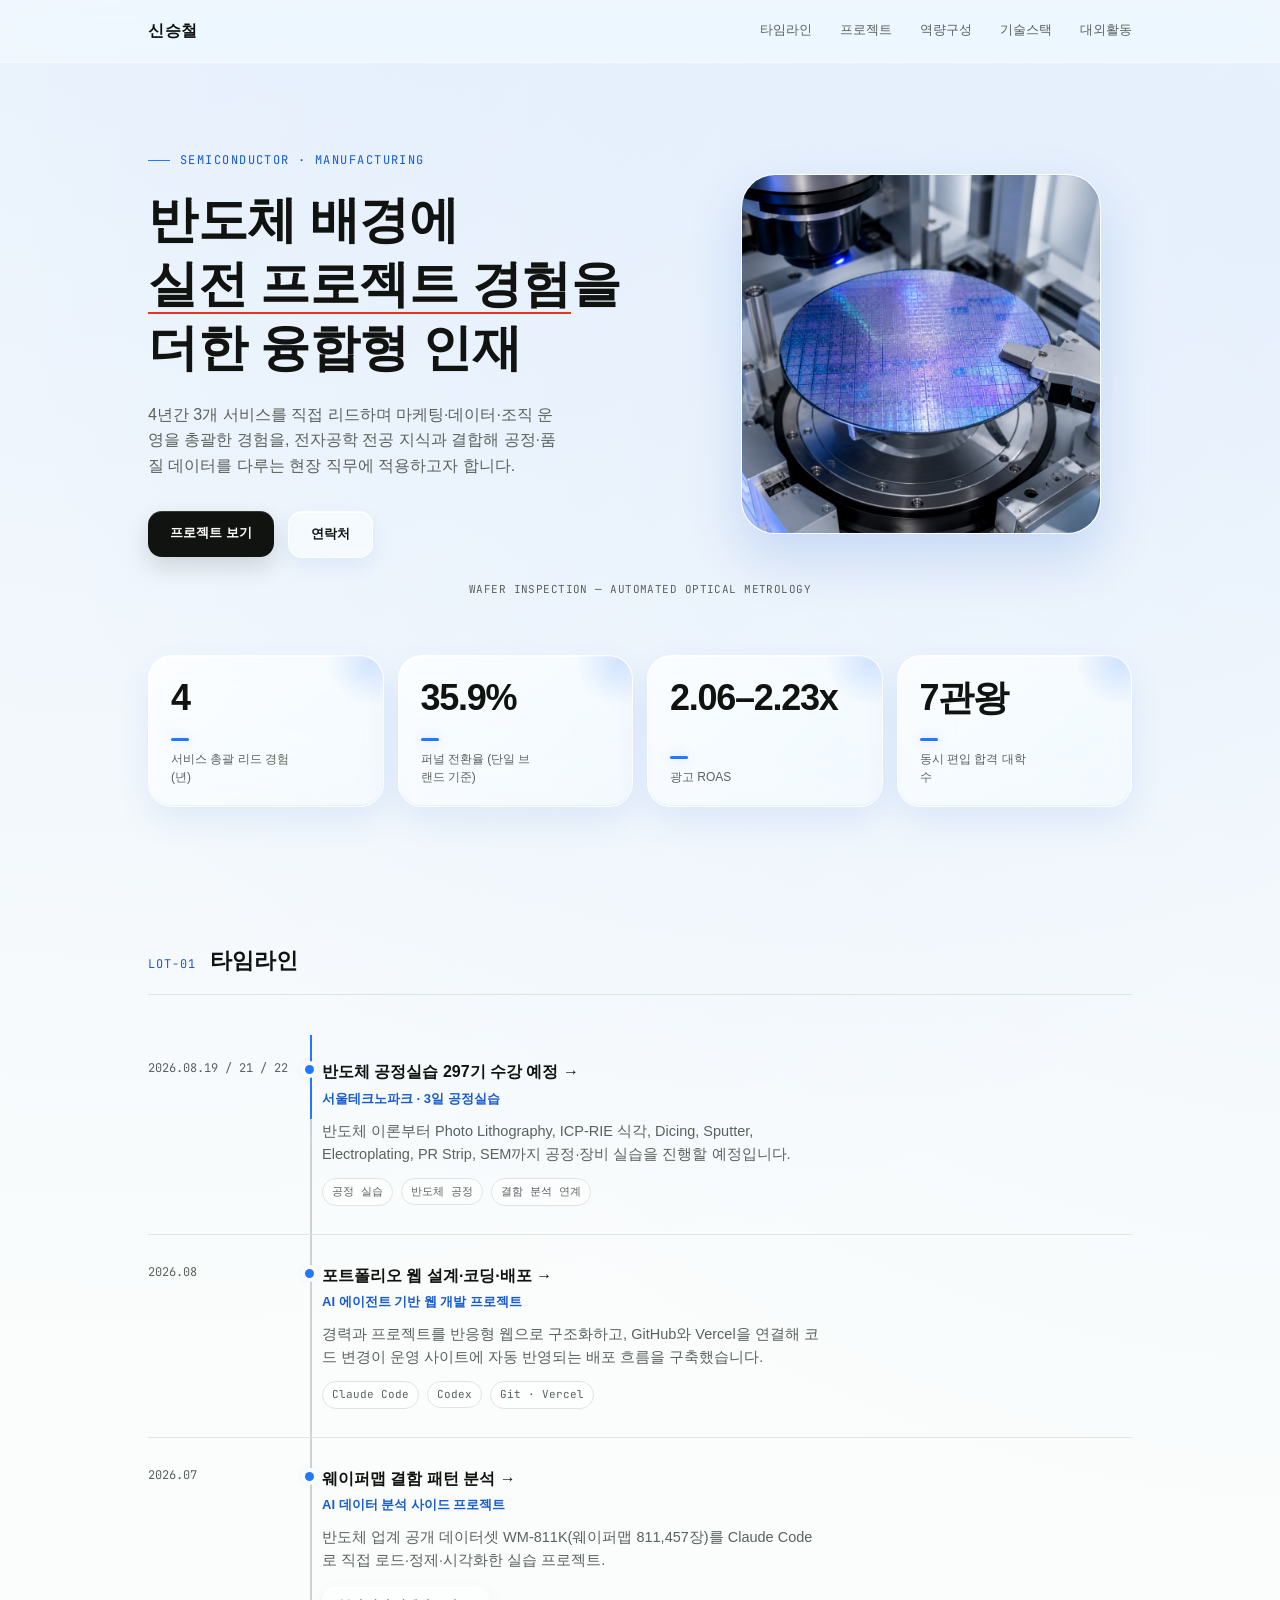
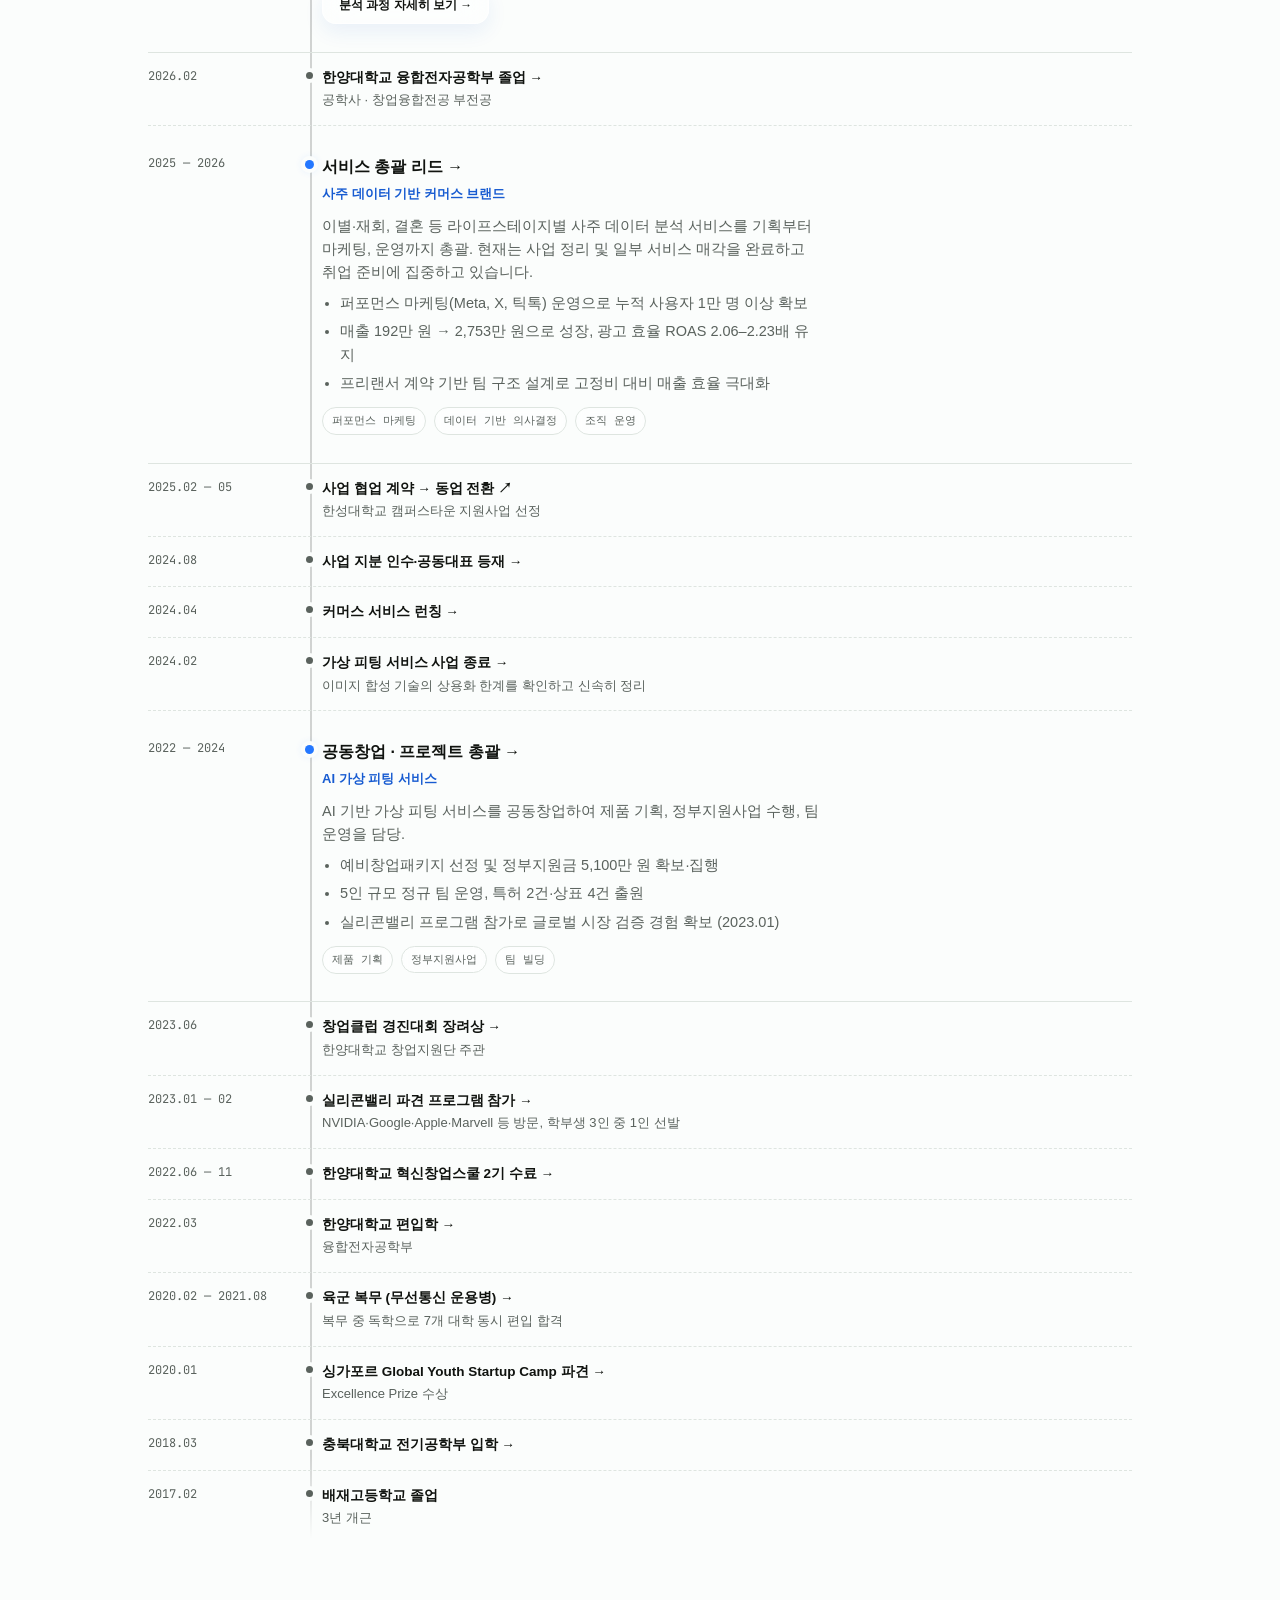
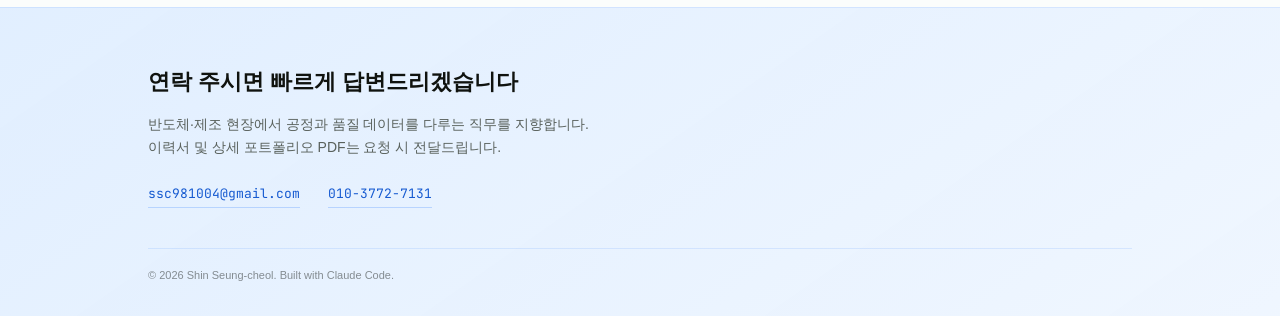
==== commit 863464e5: "Add portfolio deployment and process training projects" ====
--- a/index.html
+++ b/index.html
@@ -328,8 +328,28 @@
     </div>
 
     <div class="timeline-track">
+    <div class="exp-item" id="timeline-training">
+      <div class="exp-period">2026.08.19 / 21 / 22</div>
+      <div>
+        <div class="exp-role"><a class="item-link" href="projects.html#process-training">반도체 공정실습 297기 수강 예정 →</a></div>
+        <div class="exp-org">서울테크노파크 · 3일 공정실습</div>
+        <div class="exp-desc">반도체 이론부터 Photo Lithography, ICP-RIE 식각, Dicing, Sputter, Electroplating, PR Strip, SEM까지 공정·장비 실습을 진행할 예정입니다.</div>
+        <div class="tag-row"><a class="tag" href="projects.html#process-training">공정 실습</a><a class="tag" href="skills.html#engineering">반도체 공정</a><a class="tag" href="projects.html#wafer-project">결함 분석 연계</a></div>
+      </div>
+    </div>
+
+    <div class="exp-item" id="timeline-portfolio">
+      <div class="exp-period">2026.08</div>
+      <div>
+        <div class="exp-role"><a class="item-link" href="projects.html#portfolio-deployment">포트폴리오 웹 설계·코딩·배포 →</a></div>
+        <div class="exp-org">AI 에이전트 기반 웹 개발 프로젝트</div>
+        <div class="exp-desc">경력과 프로젝트를 반응형 웹으로 구조화하고, GitHub와 Vercel을 연결해 코드 변경이 운영 사이트에 자동 반영되는 배포 흐름을 구축했습니다.</div>
+        <div class="tag-row"><a class="tag" href="tech-stack.html">Claude Code</a><a class="tag" href="tech-stack.html">Codex</a><a class="tag" href="projects.html#portfolio-deployment">Git · Vercel</a></div>
+      </div>
+    </div>
+
     <div class="exp-item" id="timeline-wafer">
-      <div class="exp-period">2026.08</div>
+      <div class="exp-period">2026.07</div>
       <div>
         <div class="exp-role"><a class="item-link" href="projects.html#wafer-project">웨이퍼맵 결함 패턴 분석 →</a></div>
         <div class="exp-org">AI 데이터 분석 사이드 프로젝트</div>
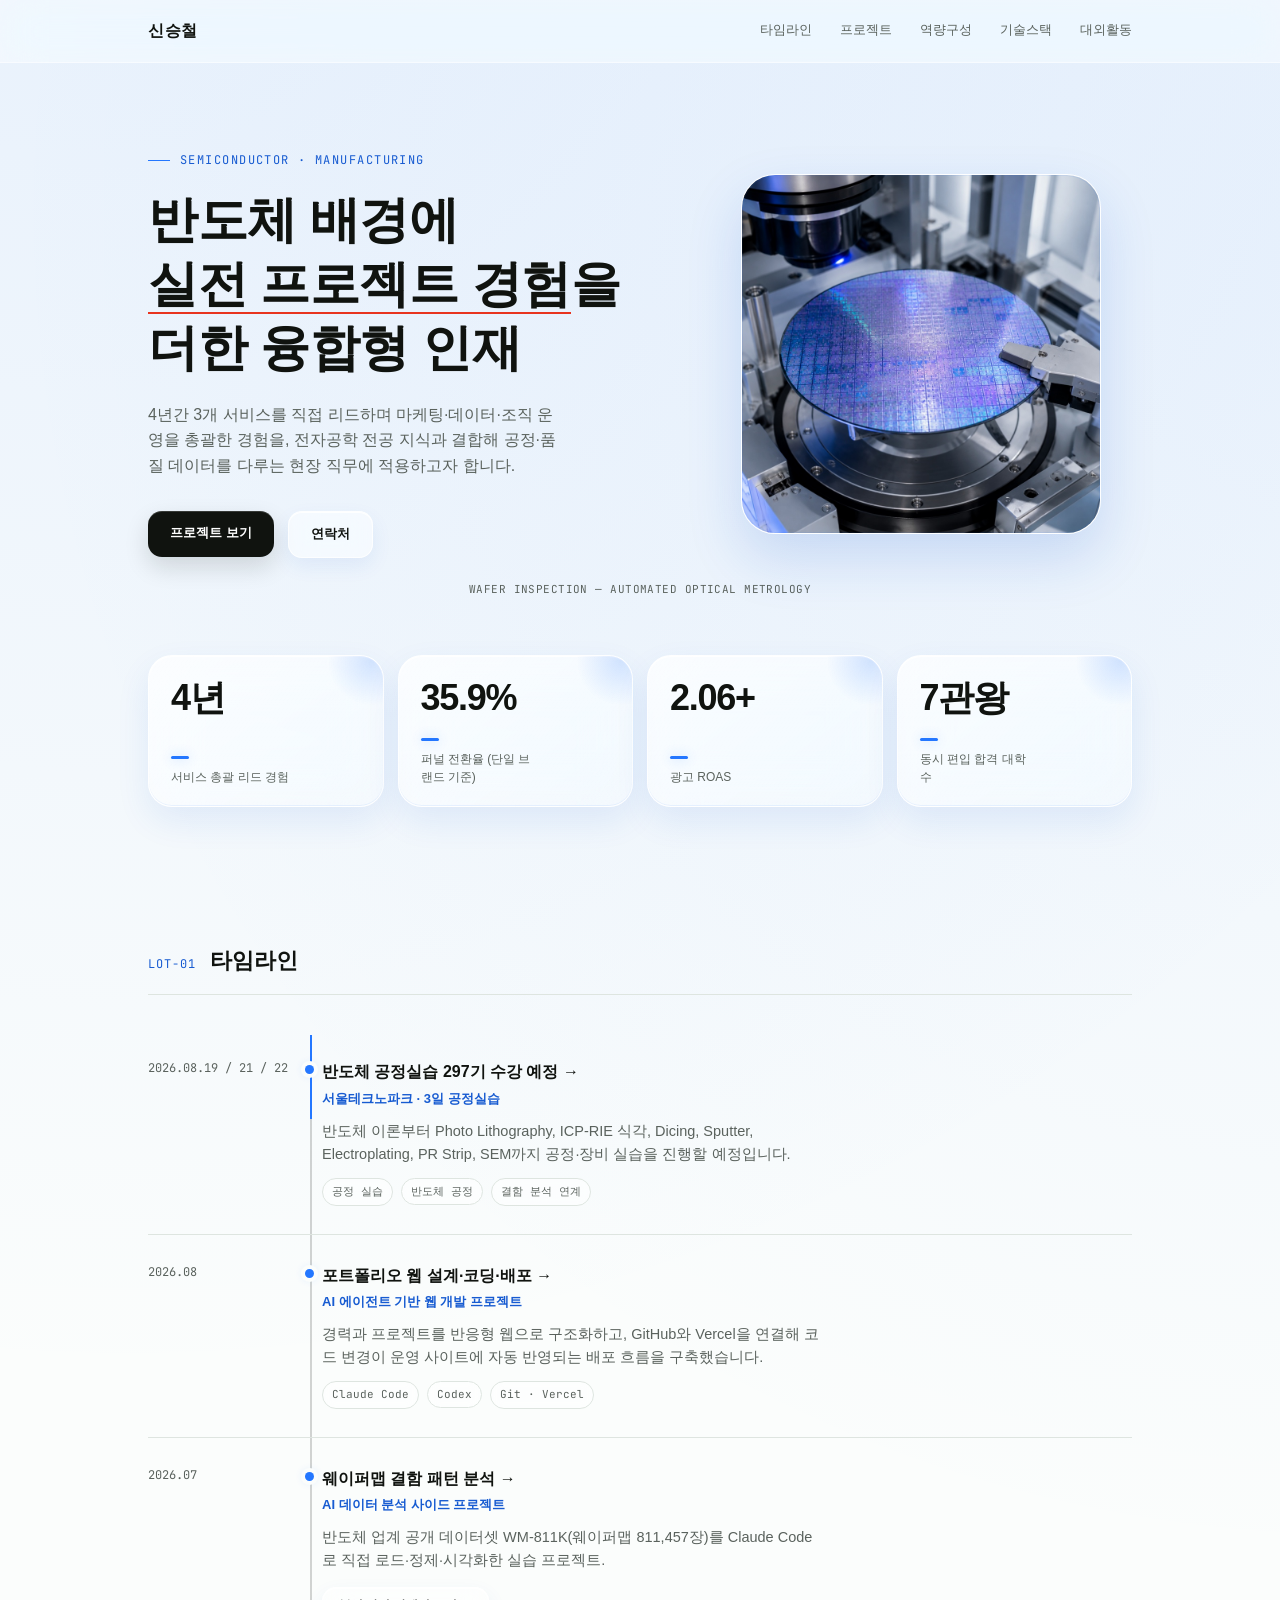
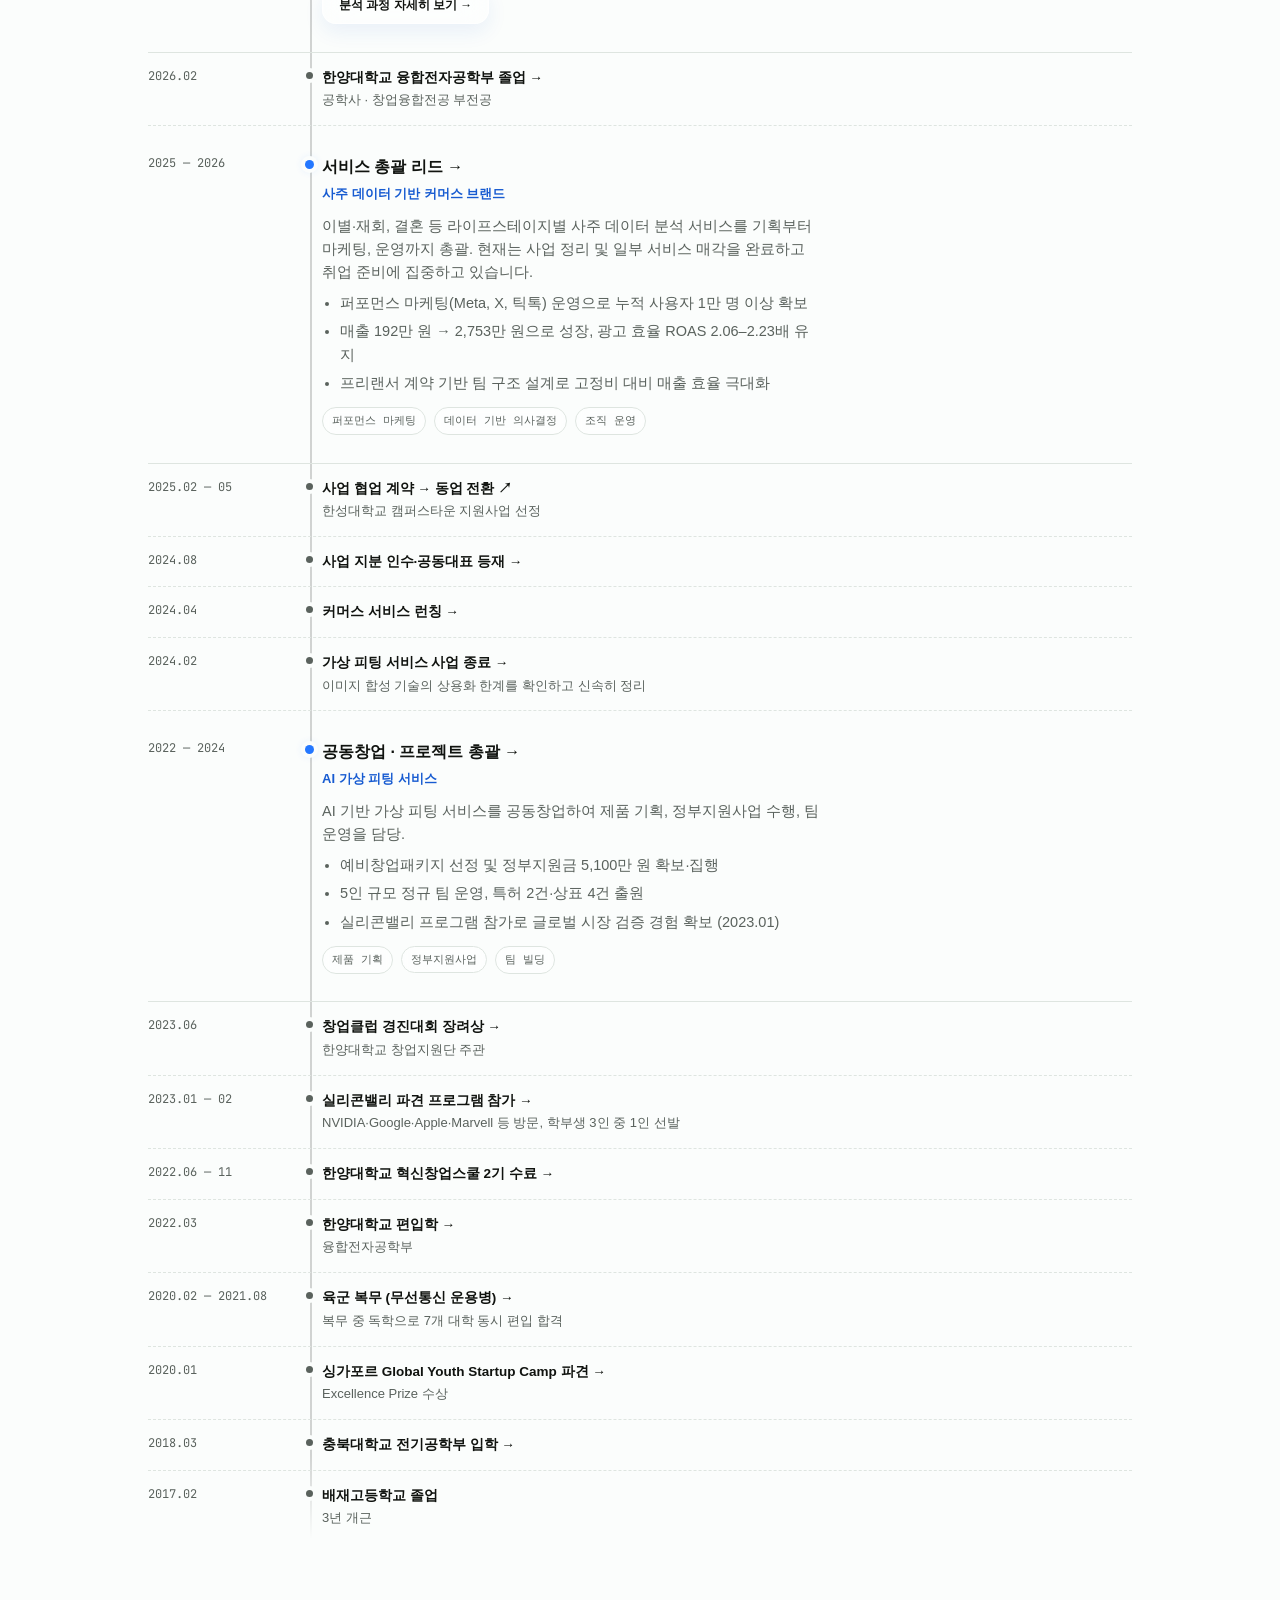
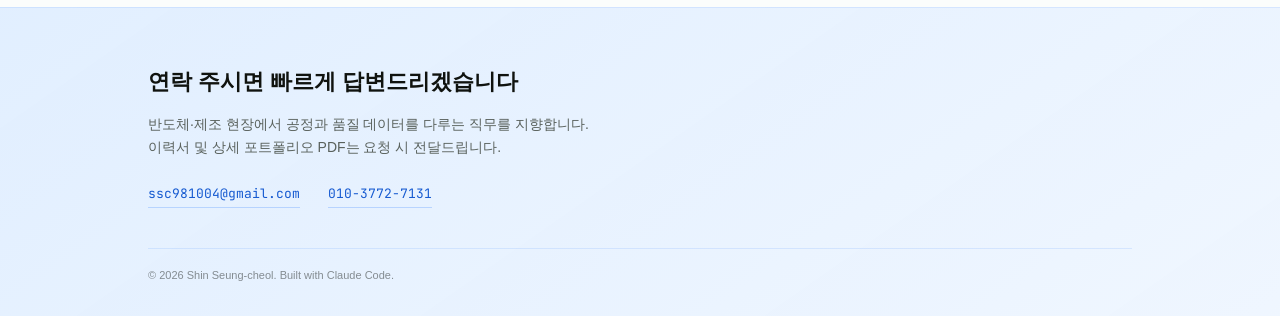
==== commit a156ae4f: "Optimize portfolio imagery and reorder training project" ====
--- a/index.html
+++ b/index.html
@@ -313,9 +313,9 @@
   <!-- ---------- STATS ---------- -->
   <section id="stats" style="padding-top:0;">
     <div class="stats">
-      <div class="stat"><div class="num">4</div><div class="lbl">서비스 총괄 리드 경험 (년)</div></div>
+      <div class="stat"><div class="num">4년</div><div class="lbl">서비스 총괄 리드 경험</div></div>
       <div class="stat"><div class="num">35.9%</div><div class="lbl">퍼널 전환율 (단일 브랜드 기준)</div></div>
-      <div class="stat"><div class="num">2.06–2.23x</div><div class="lbl">광고 ROAS</div></div>
+      <div class="stat"><div class="num">2.06+</div><div class="lbl">광고 ROAS</div></div>
       <div class="stat"><div class="num">7관왕</div><div class="lbl">동시 편입 합격 대학 수</div></div>
     </div>
   </section>
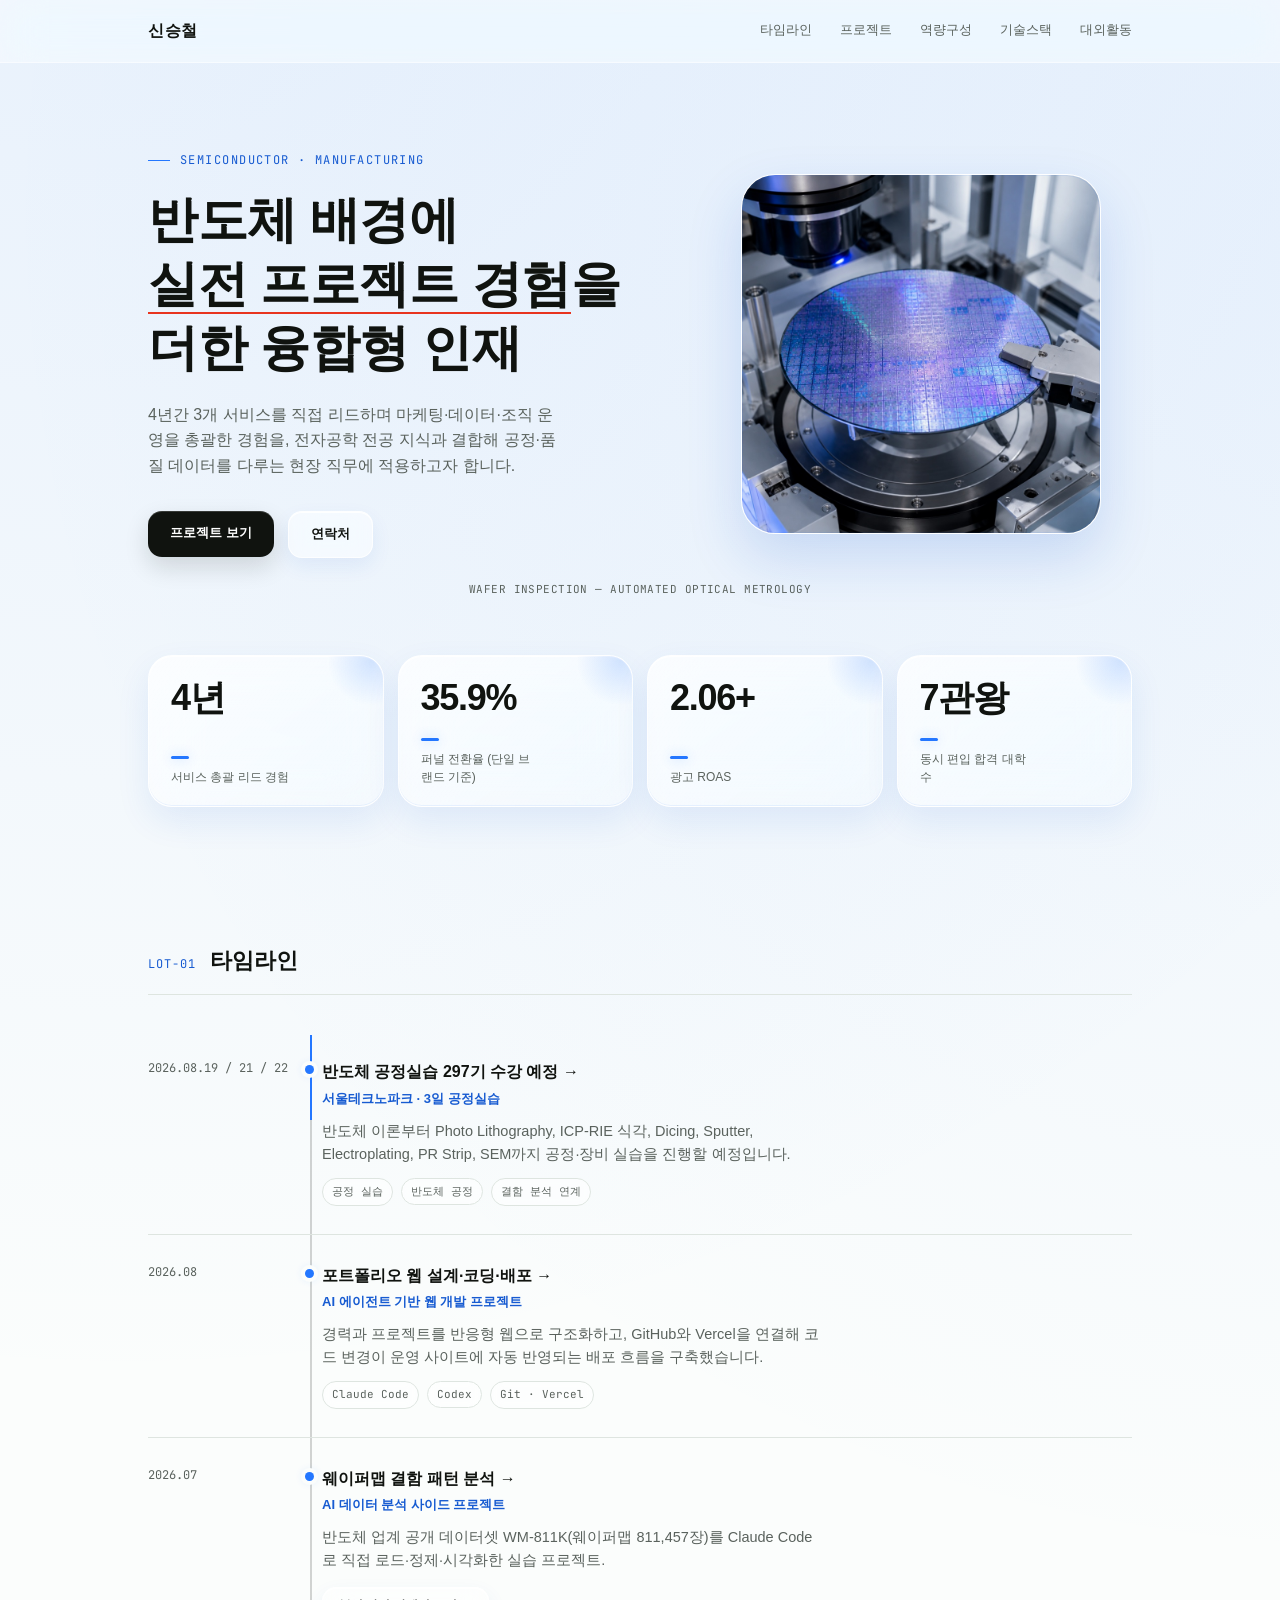
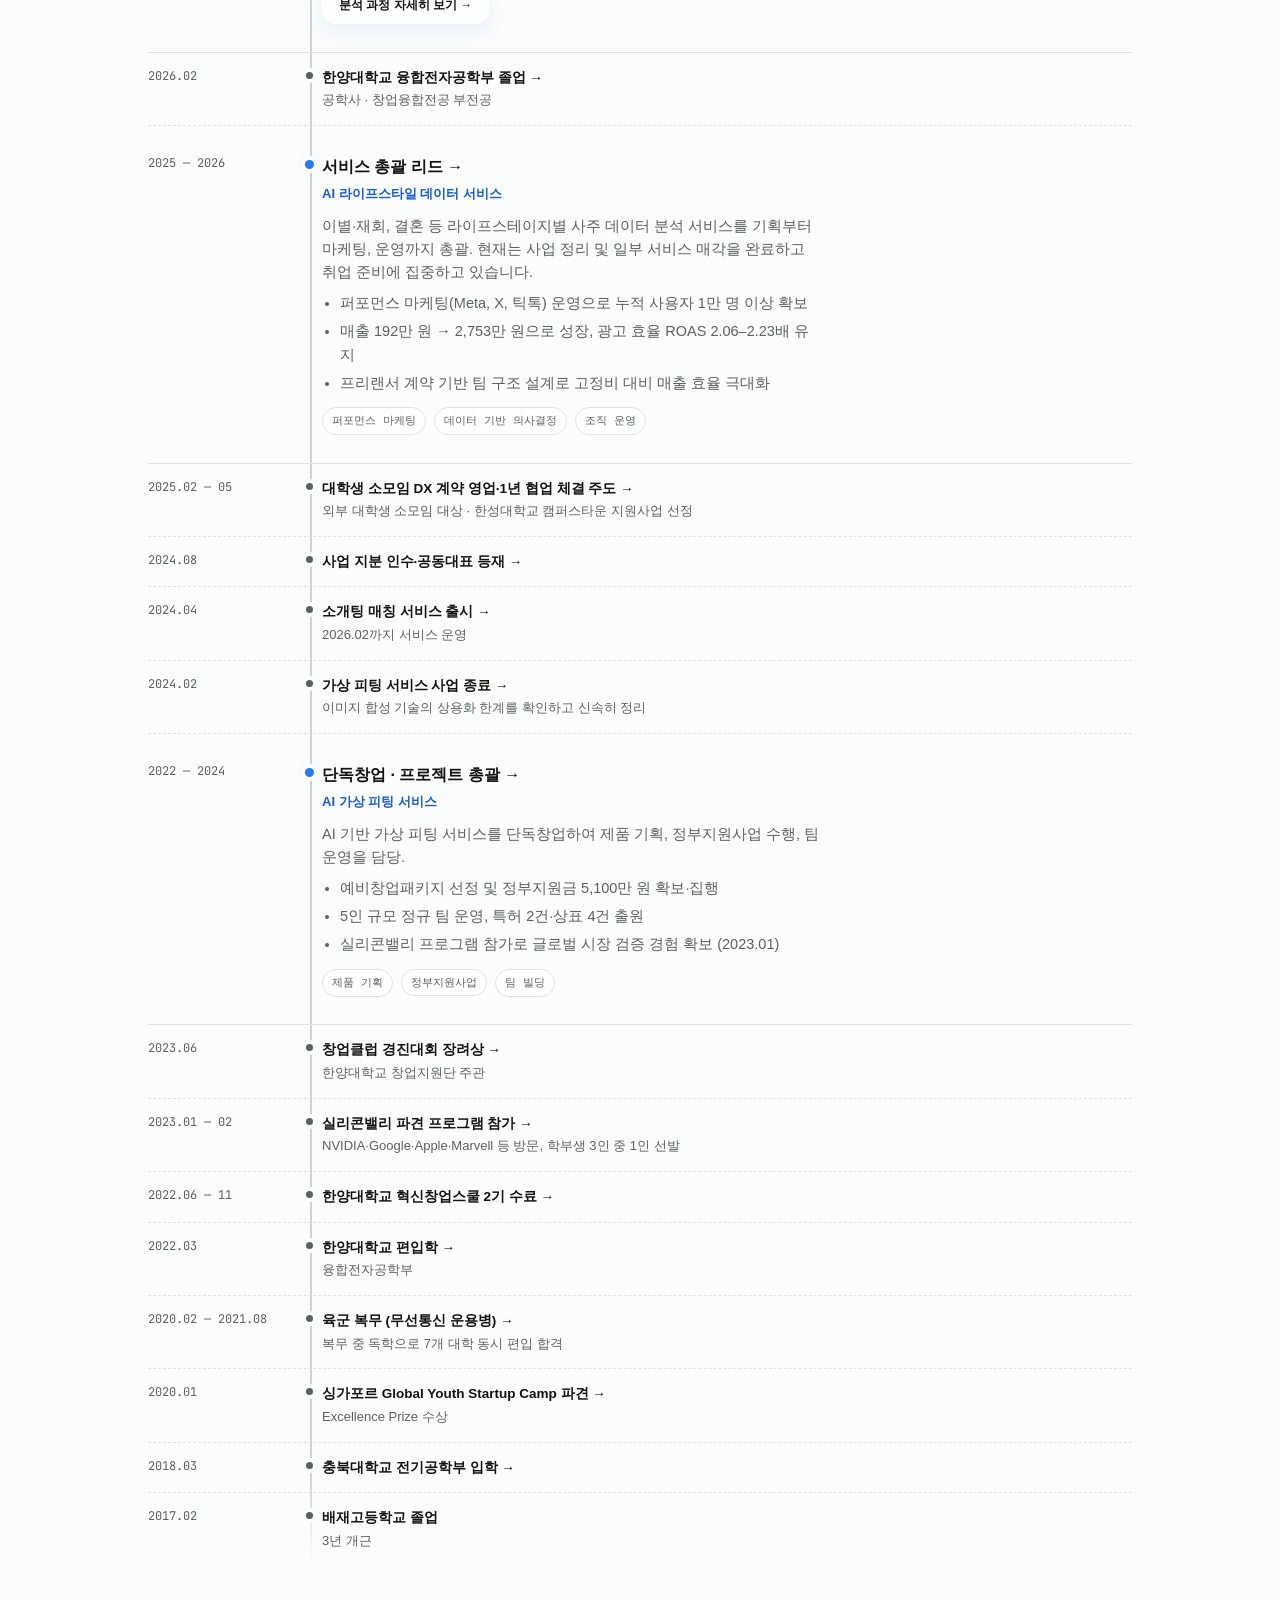
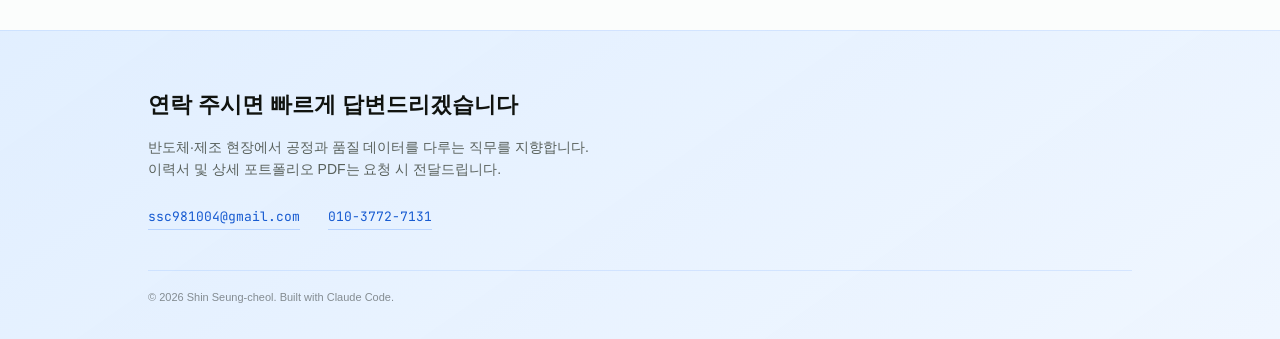
==== commit 9c997bd5: "Correct venture roles and matching service timeline" ====
--- a/index.html
+++ b/index.html
@@ -374,7 +374,7 @@
       <div class="exp-period">2025 — 2026</div>
       <div>
         <div class="exp-role"><a class="item-link" href="projects.html#service-lead">서비스 총괄 리드 →</a></div>
-        <div class="exp-org">사주 데이터 기반 커머스 브랜드</div>
+        <div class="exp-org">AI 라이프스타일 데이터 서비스</div>
         <div class="exp-desc">
           이별·재회, 결혼 등 라이프스테이지별 사주 데이터 분석 서비스를 기획부터 마케팅, 운영까지 총괄. 현재는 사업 정리 및 일부 서비스 매각을 완료하고 취업 준비에 집중하고 있습니다.
           <ul>
@@ -394,8 +394,8 @@
     <div class="milestone">
       <div class="m-period">2025.02 — 05</div>
       <div>
-        <div class="m-title"><a class="item-link" href="projects.html#matching-platform">사업 협업 계약 → 동업 전환 ↗</a></div>
-        <div class="m-desc">한성대학교 캠퍼스타운 지원사업 선정</div>
+        <div class="m-title"><a class="item-link" href="projects.html#matching-platform">대학생 소모임 DX 계약 영업·1년 협업 체결 주도 →</a></div>
+        <div class="m-desc">외부 대학생 소모임 대상 · 한성대학교 캠퍼스타운 지원사업 선정</div>
       </div>
     </div>
 
@@ -409,7 +409,8 @@
     <div class="milestone">
       <div class="m-period">2024.04</div>
       <div>
-        <div class="m-title"><a class="item-link" href="projects.html#matching-platform">커머스 서비스 런칭 →</a></div>
+        <div class="m-title"><a class="item-link" href="projects.html#matching-platform">소개팅 매칭 서비스 출시 →</a></div>
+        <div class="m-desc">2026.02까지 서비스 운영</div>
       </div>
     </div>
 
@@ -424,10 +425,10 @@
     <div class="exp-item" id="timeline-virtual-fitting">
       <div class="exp-period">2022 — 2024</div>
       <div>
-        <div class="exp-role"><a class="item-link" href="projects.html#virtual-fitting">공동창업 · 프로젝트 총괄 →</a></div>
+        <div class="exp-role"><a class="item-link" href="projects.html#virtual-fitting">단독창업 · 프로젝트 총괄 →</a></div>
         <div class="exp-org">AI 가상 피팅 서비스</div>
         <div class="exp-desc">
-          AI 기반 가상 피팅 서비스를 공동창업하여 제품 기획, 정부지원사업 수행, 팀 운영을 담당.
+          AI 기반 가상 피팅 서비스를 단독창업하여 제품 기획, 정부지원사업 수행, 팀 운영을 담당.
           <ul>
             <li>예비창업패키지 선정 및 정부지원금 5,100만 원 확보·집행</li>
             <li>5인 규모 정규 팀 운영, 특허 2건·상표 4건 출원</li>
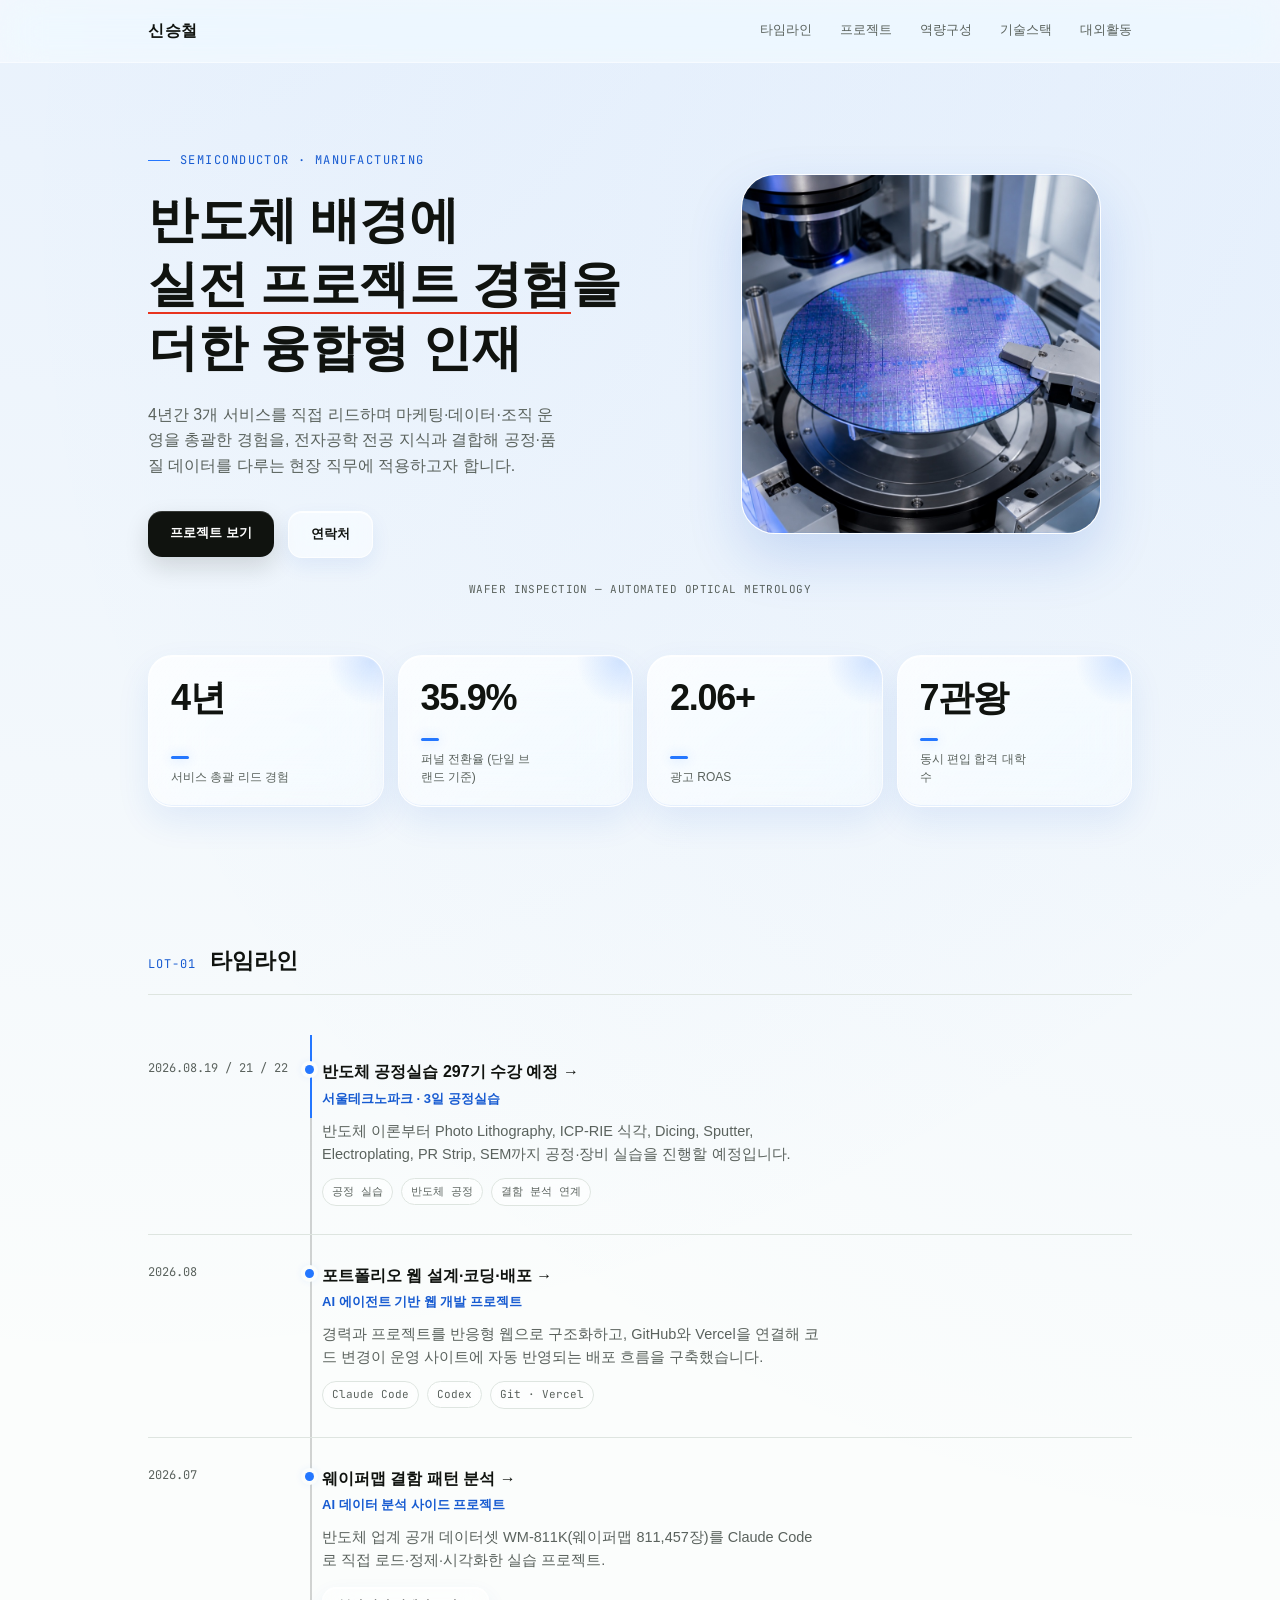
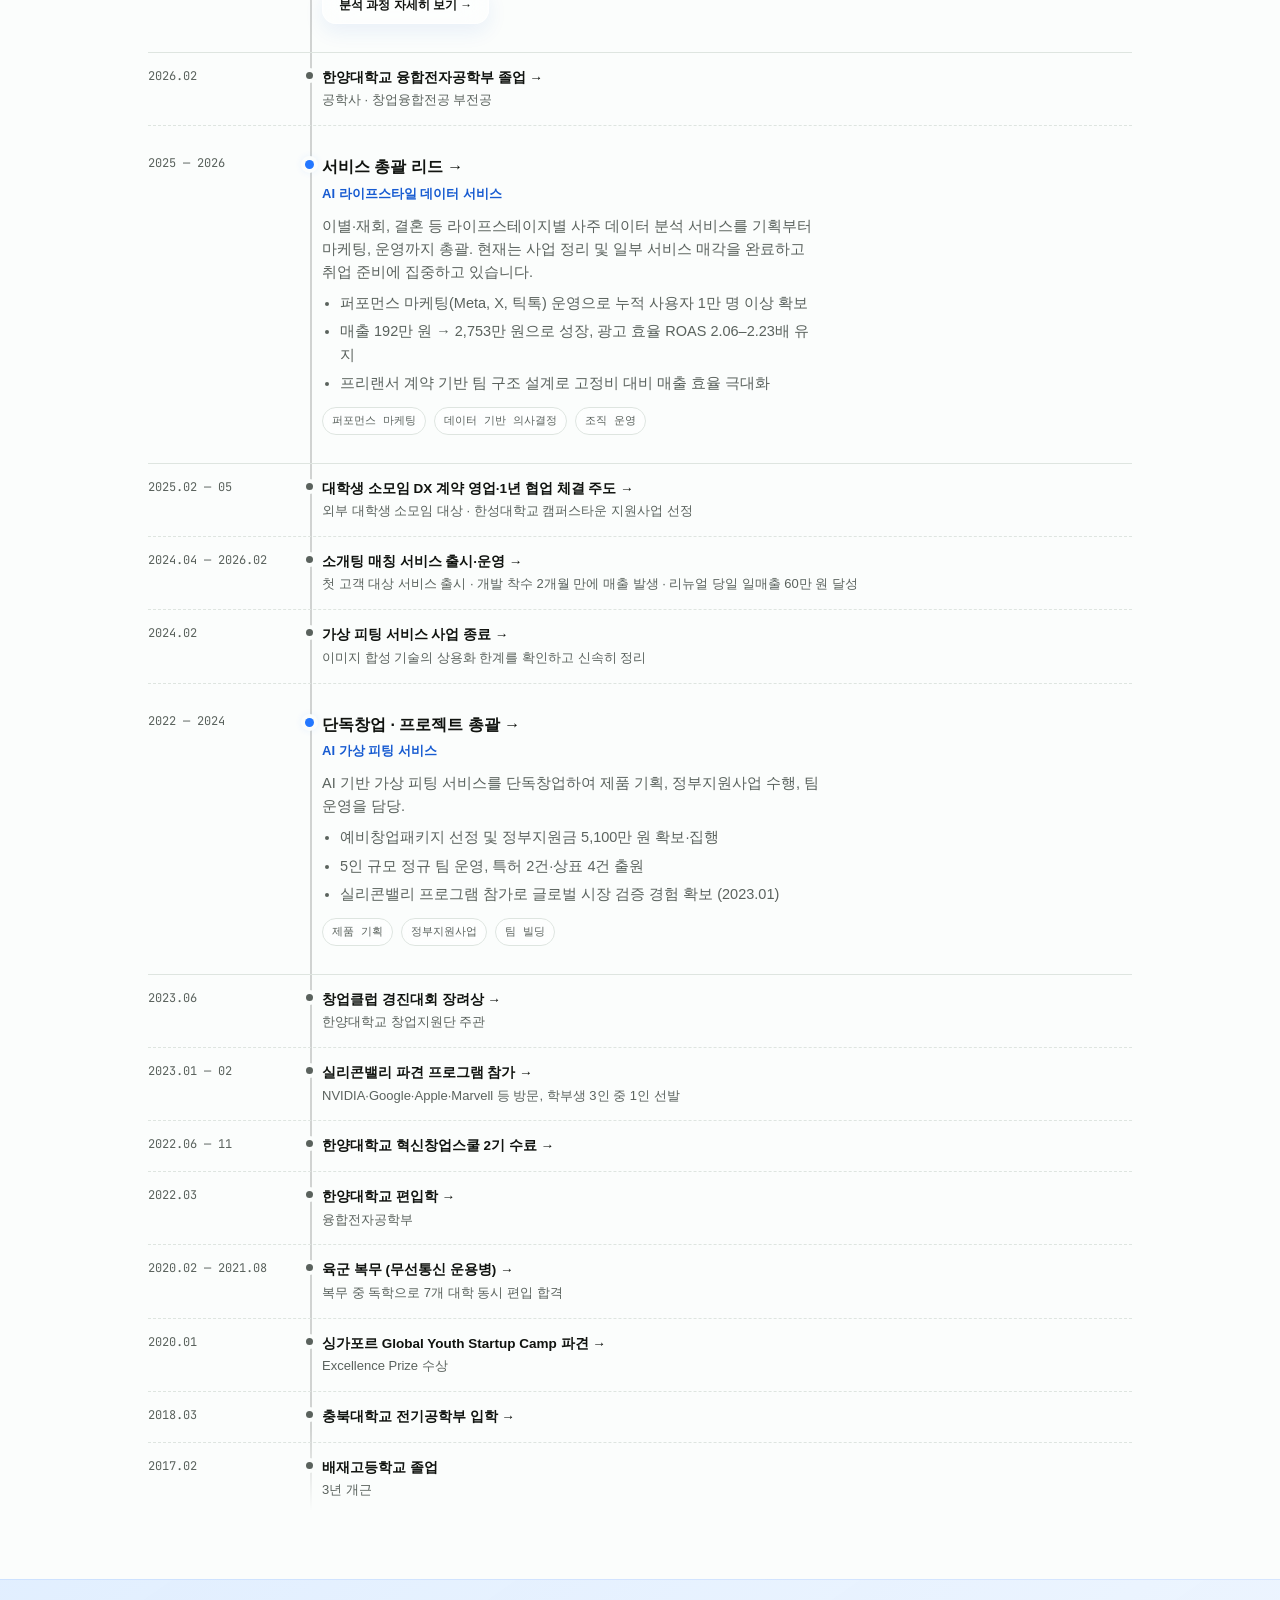
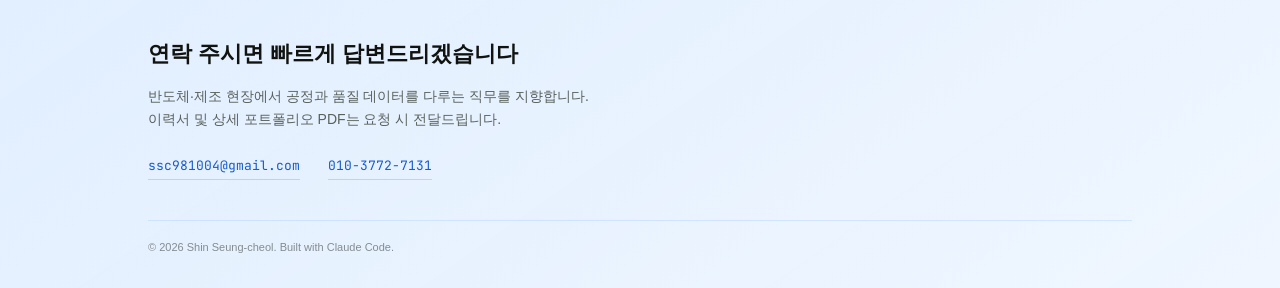
==== commit 31511973: "Consolidate matching service timeline and milestones" ====
--- a/index.html
+++ b/index.html
@@ -400,17 +400,10 @@
     </div>
 
     <div class="milestone">
-      <div class="m-period">2024.08</div>
-      <div>
-        <div class="m-title"><a class="item-link" href="projects.html#matching-platform">사업 지분 인수·공동대표 등재 →</a></div>
-      </div>
-    </div>
-
-    <div class="milestone">
-      <div class="m-period">2024.04</div>
-      <div>
-        <div class="m-title"><a class="item-link" href="projects.html#matching-platform">소개팅 매칭 서비스 출시 →</a></div>
-        <div class="m-desc">2026.02까지 서비스 운영</div>
+      <div class="m-period">2024.04 — 2026.02</div>
+      <div>
+        <div class="m-title"><a class="item-link" href="projects.html#matching-platform">소개팅 매칭 서비스 출시·운영 →</a></div>
+        <div class="m-desc">첫 고객 대상 서비스 출시 · 개발 착수 2개월 만에 매출 발생 · 리뉴얼 당일 일매출 60만 원 달성</div>
       </div>
     </div>
 
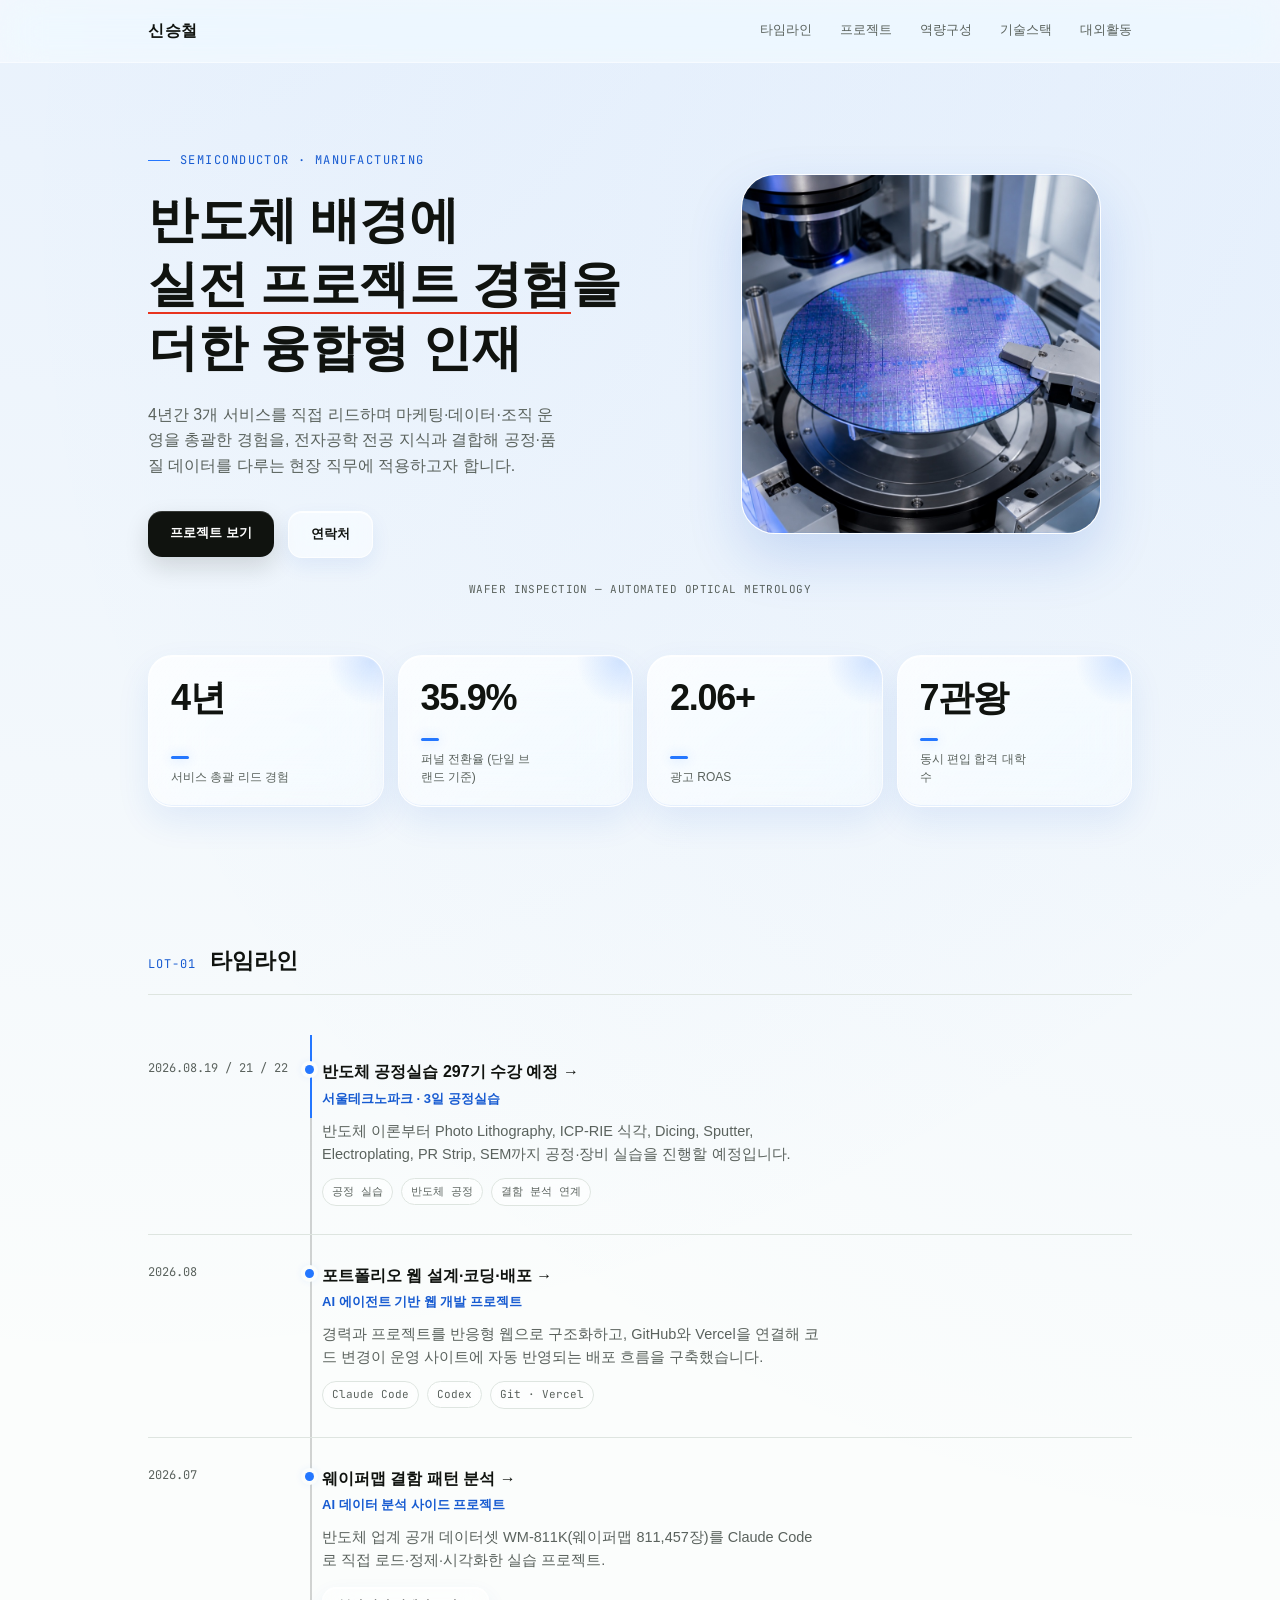
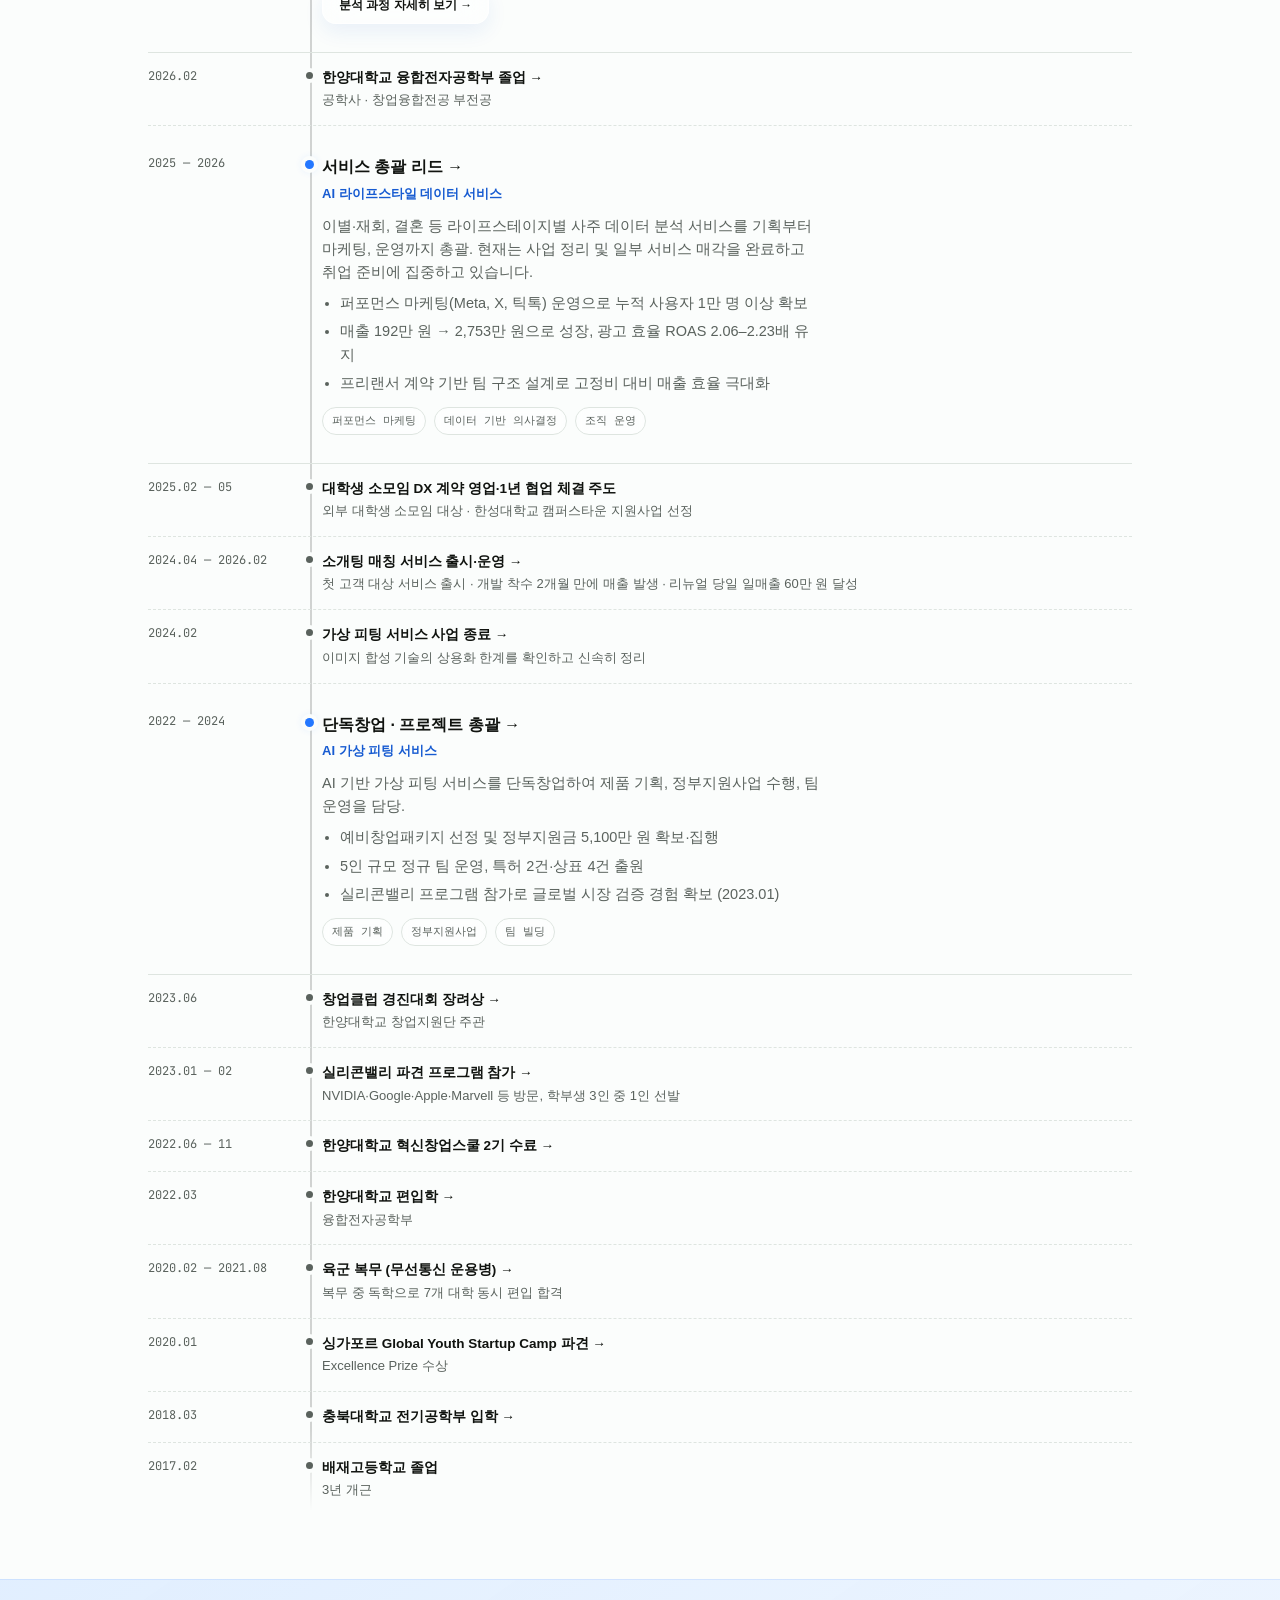
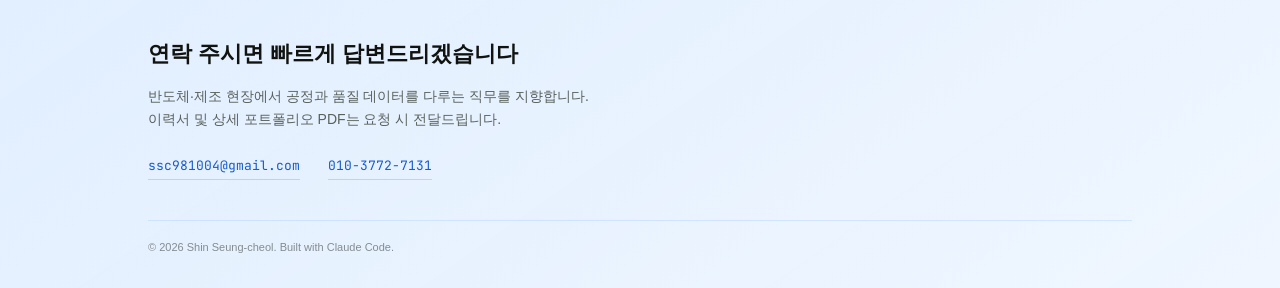
==== commit e05f5433: "Separate DX collaboration from matching service" ====
--- a/index.html
+++ b/index.html
@@ -391,10 +391,10 @@
       </div>
     </div>
 
-    <div class="milestone">
+    <div class="milestone" id="timeline-dx-collaboration">
       <div class="m-period">2025.02 — 05</div>
       <div>
-        <div class="m-title"><a class="item-link" href="projects.html#matching-platform">대학생 소모임 DX 계약 영업·1년 협업 체결 주도 →</a></div>
+        <div class="m-title">대학생 소모임 DX 계약 영업·1년 협업 체결 주도</div>
         <div class="m-desc">외부 대학생 소모임 대상 · 한성대학교 캠퍼스타운 지원사업 선정</div>
       </div>
     </div>
